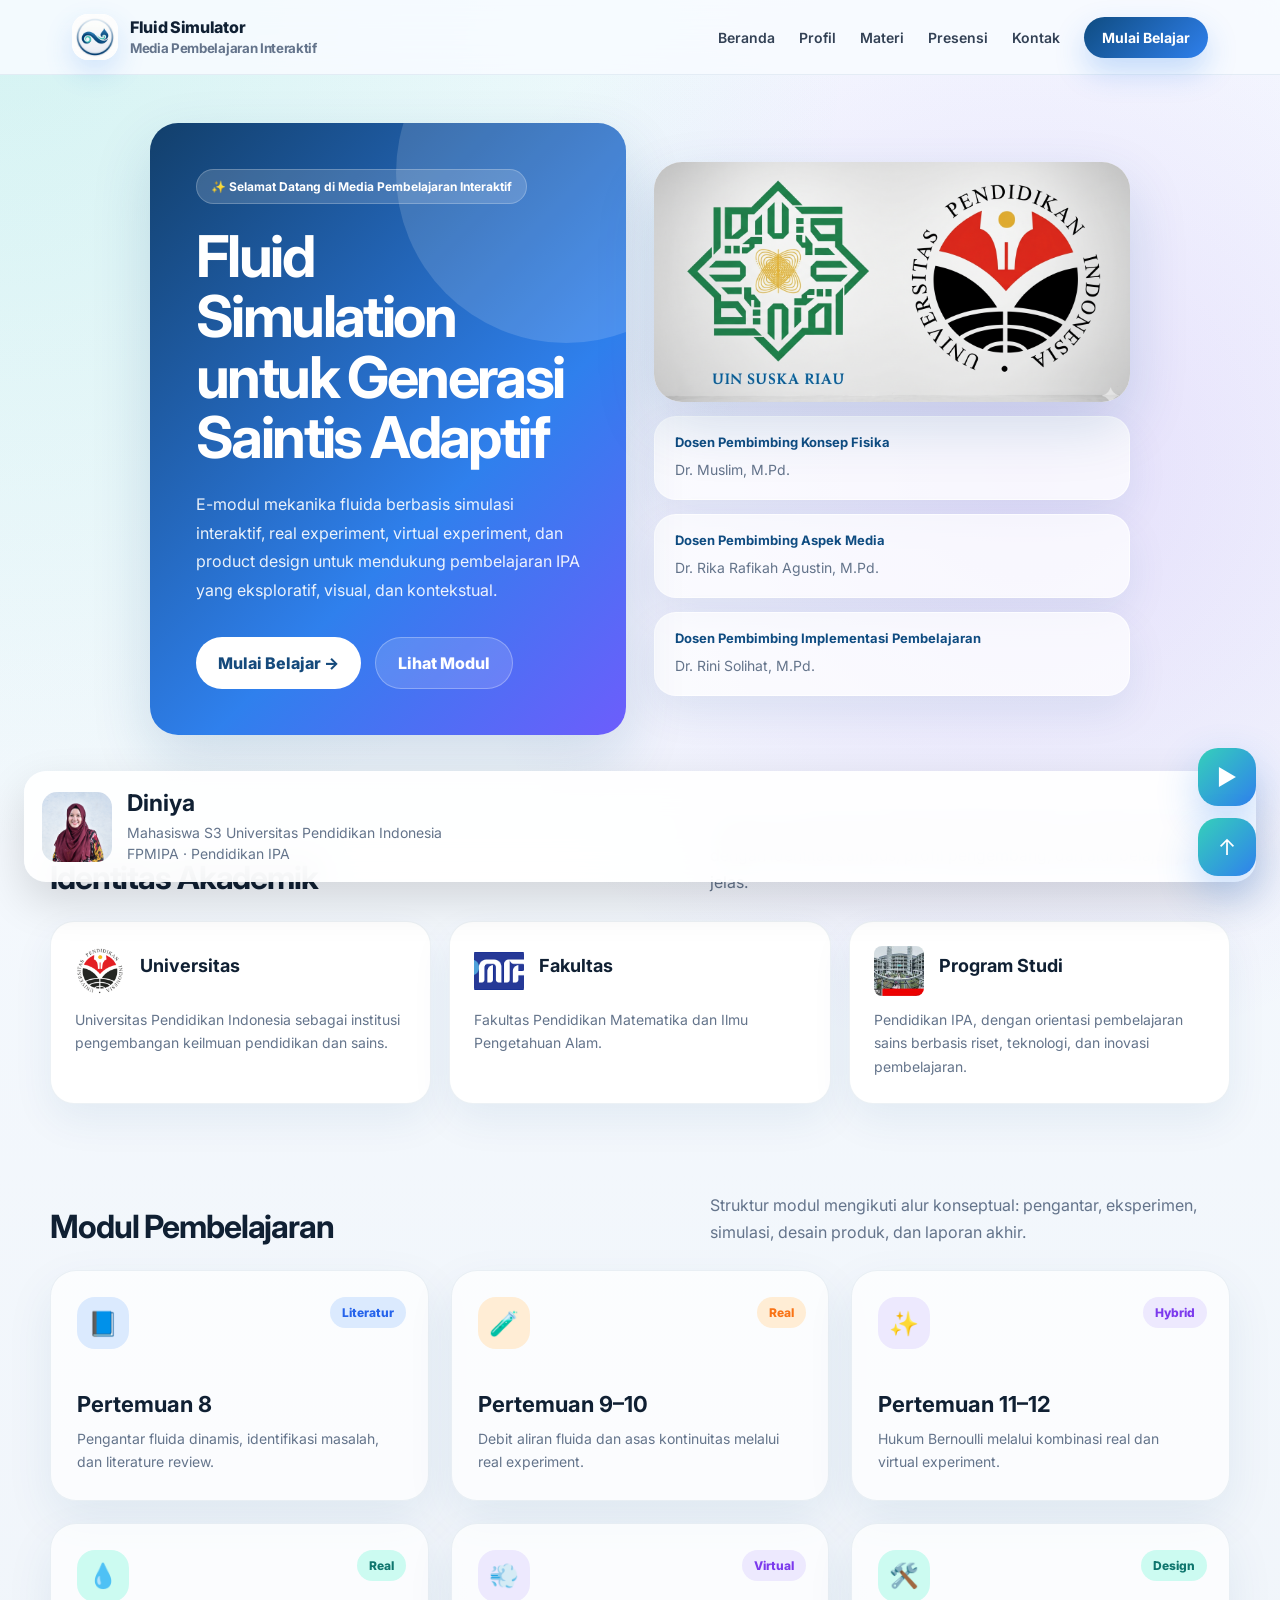
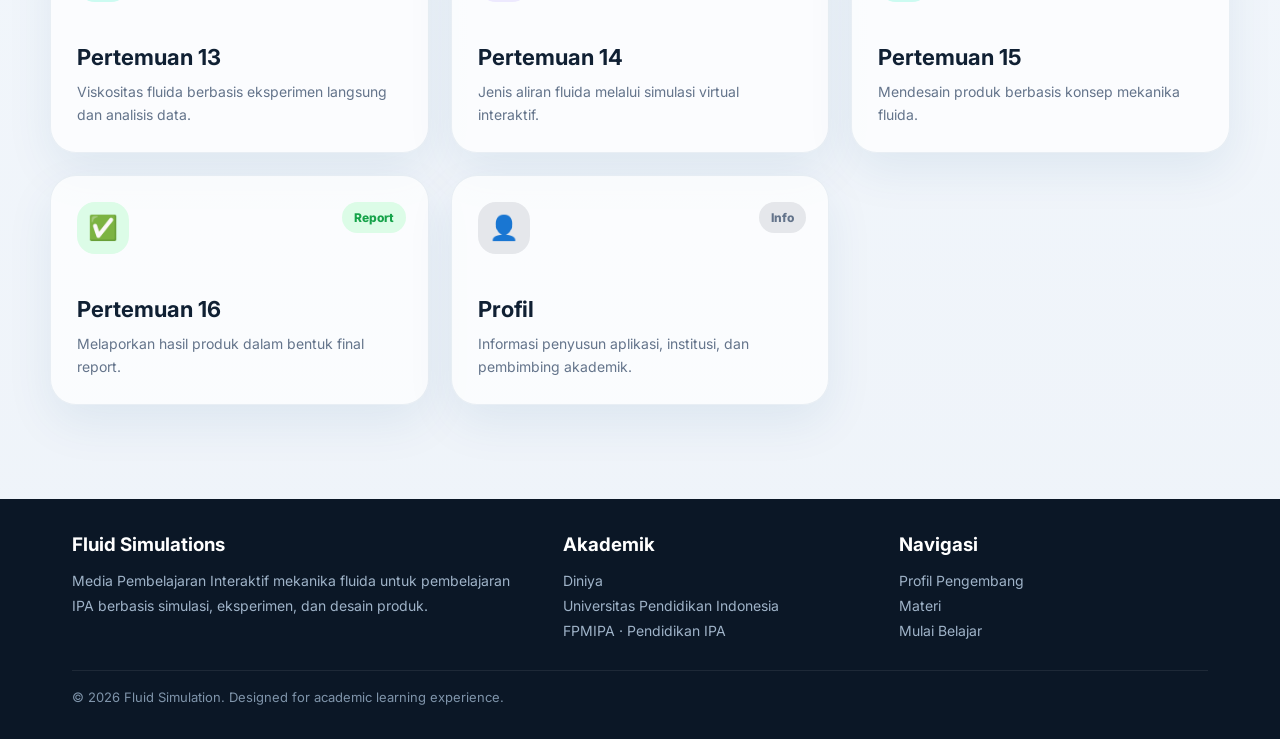
==== index.html @ f081276f "Update index.html" ====
<!DOCTYPE html>
<html lang="id">
<head>
  <meta charset="UTF-8" />
  <meta name="viewport" content="width=device-width, initial-scale=1.0" />
  <title>MEKAFLUID | E-Modul Dinia</title>
  <link rel="preconnect" href="https://fonts.googleapis.com">
  <link rel="preconnect" href="https://fonts.gstatic.com" crossorigin>
  <link href="https://fonts.googleapis.com/css2?family=Inter:wght@400;500;600;700;800&display=swap" rel="stylesheet">
  <link rel="icon" type="image/png" href="image/favicon.png">
  <link rel="stylesheet" href="styles.css">
</head>
<body>
  <div class="preloader" id="preloader">
    <div class="flash-card">
      <h1>Selamat Datang<br>Mahasiswa Terbaik UIN SUSKA RIAU</h1>
      <p>Fluid Simulations siap menemani eksplorasi mekanika fluida secara interaktif.</p>
      <div class="spinner"></div>
    </div>
  </div>

  <nav class="nav">
  <div class="nav-inner">

    <a class="brand" href="#home">
      <div class="brand-logo">
        <img src="image/favicon.png" width="50">
      </div>

      <div>
        <div>Fluid Simulator</div>
        <small style="color:#64748b;font-weight:700">
          Media Pembelajaran Interaktif
        </small>
      </div>
    </a>

    <!-- hamburger -->
    <div class="menu-toggle" onclick="toggleMenu()">
      ☰
    </div>

    <!-- menu -->
    <div class="nav-links" id="navLinks">
      <a href="#home">Beranda</a>
      <a href="#profil">Profil</a>

      <a href="https://classroom.google.com/c/ODU5Mjc1MDgzMjUy/m/ODU0ODkzNjAwODQ1/details">
        Materi
      </a>

      <a href="https://forms.gle/qzuZvuLws2bkQ5Au5">
        Presensi
      </a>

      <a href="#kontak">Kontak</a>

      <a class="nav-cta"
         href="https://gardumedia.com/fluidsim_rev3/">
         Mulai Belajar
      </a>
    </div>

  </div>
</nav>
  <main id="home">
    <section class="hero container">
      <div class="hero-grid">
        <div class="hero-card">
          <span class="badge">✨ Selamat Datang di Media Pembelajaran Interaktif</span>
          <h1>Fluid Simulation untuk Generasi Saintis Adaptif</h1>
          <p>E-modul mekanika fluida berbasis simulasi interaktif, real experiment, virtual experiment, dan product design untuk mendukung pembelajaran IPA yang eksploratif, visual, dan kontekstual.</p>
          <div class="hero-actions">
            <a class="btn btn-primary" href="https://gardumedia.com/fluidsim_rev3/">Mulai Belajar →</a>
            <a class="btn btn-secondary" href="#modul">Lihat Modul</a>
          </div>
        </div>

        <aside class="profile-panel" id="profil">
          <div class="photo-card"> <img src="image/logo kampus.png" alt="logo kampus">
          </div>
           <div class="person-card">
              <div class="person-row">
                <div class="avatar"> <img src="image/PROFILE.jpeg" width="65px" height="65px" border-radius="15px" alt="profile"> </div>
                <div>
                  <h3>Diniya</h3>
                  <p>Mahasiswa S3 Universitas Pendidikan Indonesia<br>FPMIPA · Pendidikan IPA</p>
                </div>
              </div>
            </div>
          <div class="meta-card">
            <strong>Dosen Pembimbing Konsep Fisika</strong>
            <span>Dr. Muslim, M.Pd.</span></div>
          <div class="meta-card">
            <strong>Dosen Pembimbing Aspek Media </strong>
            <span>Dr. Rika Rafikah Agustin, M.Pd.</span></div>
          <div class="meta-card">
            <strong>Dosen Pembimbing Implementasi Pembelajaran</strong>
            <span>Dr. Rini Solihat, M.Pd.</span>
          </div>
        </aside>
      </div>
    </section>

    <section class="section container" id="kampus">
      <div class="section-title">
        <div>
          <h2>Identitas Akademik</h2>
        </div>
        <p>Halaman ini dirancang sebagai gerbang utama e-modul profesional dengan identitas kampus, profil pengembang, dan alur belajar yang jelas.</p>
      </div>
      <div class="campus-strip">
        <div class="info-box">
          <div class="box-header">
            <img src="image/logo upi.png" width="50" height="50" alt="logo upi">
            <h3>Universitas</h3>
          </div>
        <p>Universitas Pendidikan Indonesia sebagai institusi pengembangan keilmuan pendidikan dan sains.</p>
      </div>
      <div class="info-box">
        <div class="box-header">
          <img src="image/logo mipa.png" width="50" height="50" alt="logo mipa">
          <h3>Fakultas</h3>
        </div>
        <p>Fakultas Pendidikan Matematika dan Ilmu Pengetahuan Alam.</p>
      </div>
      <div class="info-box">
        <div class="box-header">
          <img src="image/logo jurusan.jpg" width="50" height="50" alt="foto jurusan">
          <h3>Program Studi</h3>
        </div>
        <p>Pendidikan IPA, dengan orientasi pembelajaran sains berbasis riset, teknologi, dan inovasi pembelajaran.</p>
      </div>
    </div>
  </section>

    <section class="section container" id="modul">
      <div class="section-title">
        <div>
          <h2>Modul Pembelajaran</h2>
        </div>
        <p>Struktur modul mengikuti alur konseptual: pengantar, eksperimen, simulasi, desain produk, dan laporan akhir.</p>
      </div>

      <div class="modules">
        <div class="module"><a href="https://gardumedia.com/fluidsim_rev3/#/meeting-8" target="_blank">
          <span class="tag blue">Literatur</span>
          <div class="module-icon blue">📘</div>
          <h3>Pertemuan 8</h3>
          <p>Pengantar fluida dinamis, identifikasi masalah, dan literature review.</p>
        </a></div>
        <div class="module"><a href="https://gardumedia.com/fluidsim_rev3/#/meeting-9-10" target="_blank">
          <span class="tag orange">Real</span>
          <div class="module-icon orange">🧪</div>
          <h3>Pertemuan 9–10</h3>
          <p>Debit aliran fluida dan asas kontinuitas melalui real experiment.</p>
        </a></div>
        <div class="module"><a href="https://gardumedia.com/fluidsim_rev3/#/meeting-11-12" target="_blank">
          <span class="tag purple">Hybrid</span>
          <div class="module-icon purple">✨</div>
          <h3>Pertemuan 11–12</h3>
          <p>Hukum Bernoulli melalui kombinasi real dan virtual experiment.</p>
        </a></div>
        <div class="module"><a href="https://gardumedia.com/fluidsim_rev3/#/meeting-13" target="_blank">
          <span class="tag teal">Real</span>
          <div class="module-icon teal">💧</div>
          <h3>Pertemuan 13</h3>
          <p>Viskositas fluida berbasis eksperimen langsung dan analisis data.</p>
        </a></div>
        <div class="module"><a href="https://gardumedia.com/fluidsim_rev3/#/meeting-14" target="_blank">
          <span class="tag purple">Virtual</span>
          <div class="module-icon purple">💨</div>
          <h3>Pertemuan 14</h3>
          <p>Jenis aliran fluida melalui simulasi virtual interaktif.</p>
        </a></div>
        <div class="module"><a href="https://gardumedia.com/fluidsim_rev3/#/meeting-15" target="_blank">
          <span class="tag teal">Design</span>
          <div class="module-icon teal">🛠️</div>
          <h3>Pertemuan 15</h3>
          <p>Mendesain produk berbasis konsep mekanika fluida.</p>
        </a></div>
        <div class="module"><a href="https://gardumedia.com/fluidsim_rev3/#/meeting-16" target="_blank">
          <span class="tag green">Report</span>
          <div class="module-icon green">✅</div>
          <h3>Pertemuan 16</h3>
          <p>Melaporkan hasil produk dalam bentuk final report.</p>
        </a></div>
        <div class="module"><a href="profile.html">
          <span class="tag gray">Info</span>
          <div class="module-icon gray">👤</div>
          <h3>Profil</h3>
          <p>Informasi penyusun aplikasi, institusi, dan pembimbing akademik.</p>
        </a></div>
      </div>
    </section>
  </main>

  <div class="floating">
    <a class="float-btn" title="Mulai Belajar" href="https://gardumedia.com/fluidsim_rev3/" target="_blank">▶</a>
    <a class="float-btn" title="Kembali ke Atas" href="#home">↑</a>
  </div>

  <footer id="kontak">
    <div class="container">
      <div class="footer-grid">
        <div>
          <h3>Fluid Simulations</h3>
          <p>Media Pembelajaran Interaktif mekanika fluida untuk pembelajaran IPA berbasis simulasi, eksperimen, dan desain produk.</p>
        </div>
        <div>
          <h3>Akademik</h3>
          <p>Diniya</p>
          <p>Universitas Pendidikan Indonesia</p>
          <p>FPMIPA · Pendidikan IPA</p>
        </div>
        <div>
          <h3>Navigasi</h3>
          <a href="#profil">Profil Pengembang</a>
          <a href="https://classroom.google.com/c/ODU5Mjc1MDgzMjUy/m/ODU0ODkzNjAwODQ1/details">Materi</a>
          <a href="https://gardumedia.com/fluidsim_rev3/" target="_blank">Mulai Belajar</a>
        </div>
      </div>
      <div class="copyright">© 2026 Fluid Simulation. Designed for academic learning experience.</div>
    </div>
  </footer>
  <script src="script.js"></script>
  <script>
function toggleMenu() {
    document
        .getElementById("navLinks")
        .classList.toggle("active");
}
</script>
</body>
</html>
---- styles.css ----
:root{
  --primary:#0f4c81;
  --secondary:#2f80ed;
  --accent:#35d0ba;
  --purple:#7c3aed;
  --dark:#102033;
  --muted:#64748b;
  --soft:#f4f7fb;
  --white:#ffffff;
  --glass:rgba(255,255,255,.72);
  --shadow:0 24px 60px rgba(15,76,129,.16);
  --radius:28px;
}

*{
  box-sizing:border-box;
  margin:0;
  padding:0;
}

html{
  scroll-behavior:smooth;
}

body{
  font-family:'Inter',system-ui,-apple-system,BlinkMacSystemFont,sans-serif;
  background:
    radial-gradient(circle at top left, rgba(53,208,186,.18), transparent 32%),
    radial-gradient(circle at 80% 20%, rgba(124,58,237,.14), transparent 28%),
    linear-gradient(180deg,#f7fbff 0%,#eef3f9 100%);
  color:var(--dark);
  min-height:100vh;
  overflow-x:hidden;
}

a{
  text-decoration:none;
  color:inherit;
}

/* PRELOADER */

.preloader{
  position:fixed;
  inset:0;
  z-index:9999;
  display:grid;
  place-items:center;
  background:linear-gradient(135deg,#0f4c81,#2563eb 50%,#7c3aed);
  color:#fff;
  transition:opacity .7s ease,visibility .7s ease;
}

.preloader.hide{
  opacity:0;
  visibility:hidden;
}

.flash-card{
  width:min(92%,620px);
  padding:38px;
  border-radius:34px;
  background:rgba(255,255,255,.14);
  border:1px solid rgba(255,255,255,.28);
  backdrop-filter:blur(20px);
  text-align:center;
  box-shadow:0 30px 90px rgba(0,0,0,.22);
  animation:pop .75s ease both;
}

.flash-card h1{
  font-size:clamp(28px,5vw,52px);
  line-height:1.05;
  margin-bottom:14px;
}

.flash-card p{
  font-size:18px;
  opacity:.92;
}

.spinner{
  width:48px;
  height:48px;
  margin:24px auto 0;
  border:4px solid rgba(255,255,255,.28);
  border-top-color:#fff;
  border-radius:50%;
  animation:spin 1s linear infinite;
}

@keyframes spin{
  to{transform:rotate(360deg)}
}

@keyframes pop{
  from{
    transform:translateY(30px) scale(.96);
    opacity:0;
  }
  to{
    transform:translateY(0) scale(1);
    opacity:1;
  }
}

/* NAVBAR */

.nav{
  position:sticky;
  top:0;
  z-index:1000;
  background:rgba(247,251,255,.88);
  backdrop-filter:blur(18px);
  border-bottom:1px solid rgba(15,76,129,.08);
}

.nav-inner{
  max-width:1180px;
  margin:auto;
  padding:14px 22px;
  display:flex;
  align-items:center;
  justify-content:space-between;
  gap:20px;
  position:relative;
}

.brand{
  display:flex;
  align-items:center;
  gap:12px;
  font-weight:800;
  letter-spacing:-.02em;
}

.brand-logo{
  width:46px;
  height:46px;
  border-radius:16px;
  display:grid;
  place-items:center;
  overflow:hidden;
  background:#fff;
  box-shadow:0 12px 28px rgba(47,128,237,.18);
}

.brand-logo img{
  width:100%;
  height:100%;
  object-fit:contain;
}

.nav-links{
  display:flex;
  align-items:center;
  gap:24px;
  color:#334155;
  font-weight:600;
  font-size:14px;
}

.nav-links a{
  transition:.25s ease;
}

.nav-links a:hover{
  color:var(--secondary);
}

.nav-cta{
  padding:12px 18px;
  border-radius:999px;
  background:linear-gradient(135deg,var(--primary),var(--secondary));
  color:#fff !important;
  font-weight:700;
  box-shadow:0 14px 30px rgba(47,128,237,.26);
}

.menu-toggle{
  display:none;
  font-size:30px;
  cursor:pointer;
  color:#0f172a;
  user-select:none;
}

/* LAYOUT */

.container{
  max-width:1180px;
  margin:auto;
  padding:0 22px;
}

/* HERO */

.hero{
  padding:48px 0 36px;
}

.hero-grid{
  display:grid;
  grid-template-columns:1fr 1fr;
  gap:28px;
  align-items:center;
  max-width:980px;
  margin:0 auto;
}

.hero-card{
  position:relative;
  overflow:hidden;
  border-radius:var(--radius);
  min-height:430px;
  padding:46px;
  display:flex;
  flex-direction:column;
  justify-content:center;
  background:linear-gradient(135deg,#123f6b 0%,#2f80ed 62%,#6d5dfc 100%);
  color:white;
  box-shadow:var(--shadow);
}

.hero-card:before{
  content:"";
  position:absolute;
  right:-110px;
  top:-120px;
  width:340px;
  height:340px;
  border-radius:50%;
  background:rgba(255,255,255,.14);
}

.badge{
  display:inline-flex;
  align-items:center;
  gap:8px;
  width:max-content;
  max-width:100%;
  padding:9px 14px;
  border-radius:999px;
  background:rgba(255,255,255,.16);
  border:1px solid rgba(255,255,255,.22);
  font-size:12px;
  font-weight:700;
  margin-bottom:22px;
  position:relative;
  z-index:1;
}

.hero h1{
  font-size:clamp(36px,4.5vw,58px);
  line-height:1.05;
  letter-spacing:-.045em;
  margin-bottom:22px;
  position:relative;
  z-index:1;
}

.hero p{
  font-size:16px;
  line-height:1.8;
  max-width:650px;
  color:rgba(255,255,255,.9);
  position:relative;
  z-index:1;
}

.hero-actions{
  display:flex;
  flex-wrap:wrap;
  gap:14px;
  margin-top:32px;
  position:relative;
  z-index:1;
}

.btn{
  border:0;
  cursor:pointer;
  border-radius:999px;
  padding:15px 22px;
  font-weight:800;
  display:inline-flex;
  align-items:center;
  gap:10px;
  transition:.25s ease;
}

.btn-primary{
  background:#fff;
  color:#154a7c;
}

.btn-secondary{
  background:rgba(255,255,255,.14);
  color:#fff;
  border:1px solid rgba(255,255,255,.28);
}

.btn:hover{
  transform:translateY(-3px);
}

/* PROFILE PANEL */

.profile-panel{
  min-height:430px;
  display:flex;
  flex-direction:column;
  justify-content:center;
  gap:14px;
}

.photo-card{
  min-height:240px;
  border-radius:var(--radius);
  position:relative;
  overflow:hidden;
  background:#fff;
  box-shadow:var(--shadow);
}

.photo-card > img{
  width:100%;
  height:240px;
  object-fit:cover;
  display:block;
}

.person-card{
  position:absolute;
  left:24px;
  right:24px;
  bottom:18px;
  padding:18px;
  border-radius:22px;
  background:rgba(255,255,255,.92);
  backdrop-filter:blur(18px);
  box-shadow:0 18px 45px rgba(0,0,0,.14);
}

.person-row{
  display:flex;
  align-items:center;
  gap:15px;
}

.avatar{
  width:70px;
  height:70px;
  border-radius:15px;
  overflow:hidden;
  flex-shrink:0;
  background:#e2e8f0;
}

.avatar img{
  width:100%;
  height:100%;
  object-fit:cover;
  display:block;
}

.person-card h3{
  font-size:23px;
  margin-bottom:5px;
}

.person-card p{
  font-size:14px;
  color:var(--muted);
  line-height:1.5;
}

.meta-card{
  background:var(--glass);
  border:1px solid rgba(255,255,255,.7);
  border-radius:22px;
  padding:17px 20px;
  box-shadow:0 16px 42px rgba(15,76,129,.08);
}

.meta-card strong{
  display:block;
  font-size:13px;
  color:var(--primary);
  margin-bottom:8px;
}

.meta-card span{
  color:var(--muted);
  line-height:1.7;
  font-size:14px;
}

/* SECTION */

.section{
  padding:44px 0;
}

.section-title{
  display:flex;
  align-items:flex-end;
  justify-content:space-between;
  gap:20px;
  margin-bottom:24px;
}

.section-title h2{
  font-size:32px;
  letter-spacing:-.035em;
}

.section-title p{
  max-width:520px;
  color:var(--muted);
  line-height:1.7;
}

/* MODULE */

.modules{
  display:grid;
  grid-template-columns:repeat(3,1fr);
  gap:22px;
}

.module{
  position:relative;
  min-height:210px;
  border-radius:26px;
  padding:26px;
  background:rgba(255,255,255,.7);
  border:1px solid rgba(15,76,129,.08);
  box-shadow:0 18px 48px rgba(15,76,129,.08);
  transition:.25s ease;
  overflow:hidden;
}

.module a{
  display:block;
  height:100%;
}

.module:hover{
  transform:translateY(-7px);
  box-shadow:0 28px 70px rgba(15,76,129,.15);
}

.module-icon{
  width:52px;
  height:52px;
  border-radius:18px;
  display:grid;
  place-items:center;
  margin-bottom:42px;
  font-size:24px;
}

.module h3{
  font-size:22px;
  margin-bottom:10px;
}

.module p{
  color:var(--muted);
  line-height:1.65;
  font-size:14px;
}

.tag{
  position:absolute;
  right:22px;
  top:26px;
  padding:8px 12px;
  border-radius:999px;
  font-size:12px;
  font-weight:800;
}

.blue{
  background:#dbeafe;
  color:#2563eb;
}

.orange{
  background:#ffedd5;
  color:#f97316;
}

.purple{
  background:#ede9fe;
  color:#7c3aed;
}

.teal{
  background:#ccfbf1;
  color:#0f766e;
}

.green{
  background:#dcfce7;
  color:#16a34a;
}

.gray{
  background:#e5e7eb;
  color:#64748b;
}

/* CAMPUS */

.campus-strip{
  display:grid;
  grid-template-columns:1fr 1fr 1fr;
  gap:18px;
}

.info-box{
  padding:24px;
  border-radius:24px;
  background:#fff;
  border:1px solid rgba(15,76,129,.08);
  box-shadow:0 16px 42px rgba(15,76,129,.07);
}

.info-box h3{
  font-size:18px;
  margin-bottom:10px;
}

.info-box p{
  color:var(--muted);
  line-height:1.7;
  font-size:14px;
}

.box-header{
  display:flex;
  align-items:center;
  gap:15px;
  margin-bottom:12px;
}

.box-header img{
  border-radius:8px;
  object-fit:cover;
}

/* FLOATING BUTTON */

.floating{
  position:fixed;
  right:24px;
  bottom:24px;
  z-index:999;
  display:flex;
  flex-direction:column;
  gap:12px;
}

.float-btn{
  width:58px;
  height:58px;
  border-radius:20px;
  border:0;
  cursor:pointer;
  background:linear-gradient(135deg,var(--accent),var(--secondary));
  color:#fff;
  font-size:22px;
  box-shadow:0 16px 40px rgba(47,128,237,.3);
  display:grid;
  place-items:center;
  transition:.25s ease;
}

.float-btn:hover{
  transform:translateY(-4px) scale(1.03);
}

/* PROFILE PAGE */

.profile-container{
  max-width:1200px;
  margin:80px auto;
  padding:0 24px;
  box-sizing:border-box;
  font-family:'Inter',sans-serif;
}

.premium-card{
  width:100%;
  max-width:550px;
  background:#ffffff;
  border-radius:20px;
  padding:32px;
  border:1px solid rgba(15,76,129,0.06);
  box-shadow:0 10px 30px rgba(15,76,129,0.03);
  display:flex;
  flex-direction:column;
  box-sizing:border-box;
  transition:all .4s cubic-bezier(.165,.84,.44,1);
  position:relative;
  overflow:hidden;
}

.premium-card:hover{
  transform:translateY(-8px);
  box-shadow:0 20px 40px rgba(15,76,129,.08);
  border-color:rgba(15,76,129,.15);
}

.premium-card::before{
  content:'';
  position:absolute;
  top:0;
  left:0;
  width:4px;
  height:100%;
  background:#0f4c81;
  transform:scaleY(0);
  transition:transform .3s ease;
}

.premium-card:hover::before{
  transform:scaleY(1);
}

.card-header{
  display:flex;
  align-items:center;
  gap:20px;
  margin-bottom:20px;
  padding-bottom:20px;
  border-bottom:1px dashed #e2e8f0;
}

.avatar-wrapper{
  width:70px;
  height:70px;
  border-radius:50%;
  background:linear-gradient(135deg,#e0f2fe,#bae6fd);
  display:flex;
  align-items:center;
  justify-content:center;
  flex-shrink:0;
  box-shadow:inset 0 2px 4px rgba(0,0,0,.05);
  overflow:hidden;
  transition:transform .3s ease;
}

.premium-card:hover .avatar-wrapper{
  transform:scale(1.08) rotate(5deg);
}

.avatar-text{
  font-size:22px;
  font-weight:700;
  color:#0f4c81;
}

.avatar-wrapper img{
  width:100%;
  height:100%;
  object-fit:cover;
}

.meta-info{
  flex-grow:1;
}

.dev-name{
  font-size:20px;
  color:#1e293b;
  margin:0 0 6px 0;
  font-weight:600;
}

.badge.developer{
  background-color:#e0f2fe;
  color:#0369a1;
}

.badge.pembimbing{
  background-color:#f0fdf4;
  color:#166534;
}

.institution{
  font-size:13px;
  color:#64748b;
  margin:0;
  line-height:1.4;
}

.card-body p{
  font-size:14px;
  color:#475569;
  line-height:1.8;
  text-align:justify;
  margin:0;
}

/* SWIPER */

.swiper.mySwiper{
  width:100%;
  padding-bottom:60px;
  position:relative;
}

.swiper-slide{
  display:flex;
  justify-content:center;
  height:auto;
}

.swiper-button-next,
.swiper-button-prev{
  color:var(--primary) !important;
  transform:scale(.7);
}

.swiper-button-next{
  right:-10px !important;
}

.swiper-button-prev{
  left:-10px !important;
}

.swiper-pagination-bullet-active{
  background:var(--primary) !important;
}

/* FOOTER */

footer{
  margin-top:50px;
  padding:34px 0;
  background:#0b1726;
  color:#dbeafe;
}

.footer-grid{
  display:grid;
  grid-template-columns:1.2fr .8fr .8fr;
  gap:28px;
}

footer h3{
  margin-bottom:12px;
  color:#fff;
}

footer p,
footer a{
  color:#9fb3c8;
  line-height:1.8;
  font-size:14px;
  display:block;
}

.copyright{
  border-top:1px solid rgba(255,255,255,.08);
  margin-top:26px;
  padding-top:18px;
  color:#7f94aa;
  font-size:13px;
}

/* RESPONSIVE TABLET & HP */

@media(max-width:900px){

  .menu-toggle{
    display:block;
  }

  .nav-links{
    display:none;
    position:absolute;
    top:74px;
    left:22px;
    right:22px;
    width:auto;
    background:white;
    flex-direction:column;
    align-items:stretch;
    gap:0;
    padding:14px;
    border-radius:18px;
    box-shadow:0 18px 45px rgba(15,76,129,.16);
    z-index:999;
  }

  .nav-links.active{
    display:flex;
  }

  .nav-links a{
    padding:14px 12px;
    border-bottom:1px solid #eef2f7;
  }

  .nav-links a:last-child{
    border-bottom:none;
  }

  .nav-cta{
    margin-top:10px;
    text-align:center;
  }

  .hero-grid,
  .modules,
  .campus-strip,
  .footer-grid{
    grid-template-columns:1fr;
  }

  .hero-grid{
    max-width:100%;
  }

  .hero-card{
    min-height:auto;
    padding:36px;
  }

  .profile-panel{
    min-height:auto;
  }

  .photo-card{
    min-height:260px;
  }

  .photo-card > img{
    height:260px;
  }

  .section-title{
    flex-direction:column;
    align-items:flex-start;
  }

  .swiper-button-next,
  .swiper-button-prev{
    display:none !important;
  }
}

@media(max-width:520px){

  .container{
    padding:0 16px;
  }

  .nav-inner{
    padding:12px 16px;
  }

  .brand small{
    font-size:11px;
  }

  .hero{
    padding:32px 0 24px;
  }

  .hero-card{
    padding:28px;
    border-radius:24px;
  }

  .hero h1{
    font-size:clamp(32px,11vw,44px);
  }

  .hero p{
    font-size:15px;
  }

  .btn{
    width:100%;
    justify-content:center;
  }

  .person-card{
    left:14px;
    right:14px;
    bottom:14px;
    padding:14px;
  }

  .person-card h3{
    font-size:20px;
  }

  .person-card p{
    font-size:12px;
  }

  .avatar{
    width:58px;
    height:58px;
  }

  .floating{
    right:16px;
    bottom:16px;
  }

  .float-btn{
    width:50px;
    height:50px;
    border-radius:16px;
  }
}
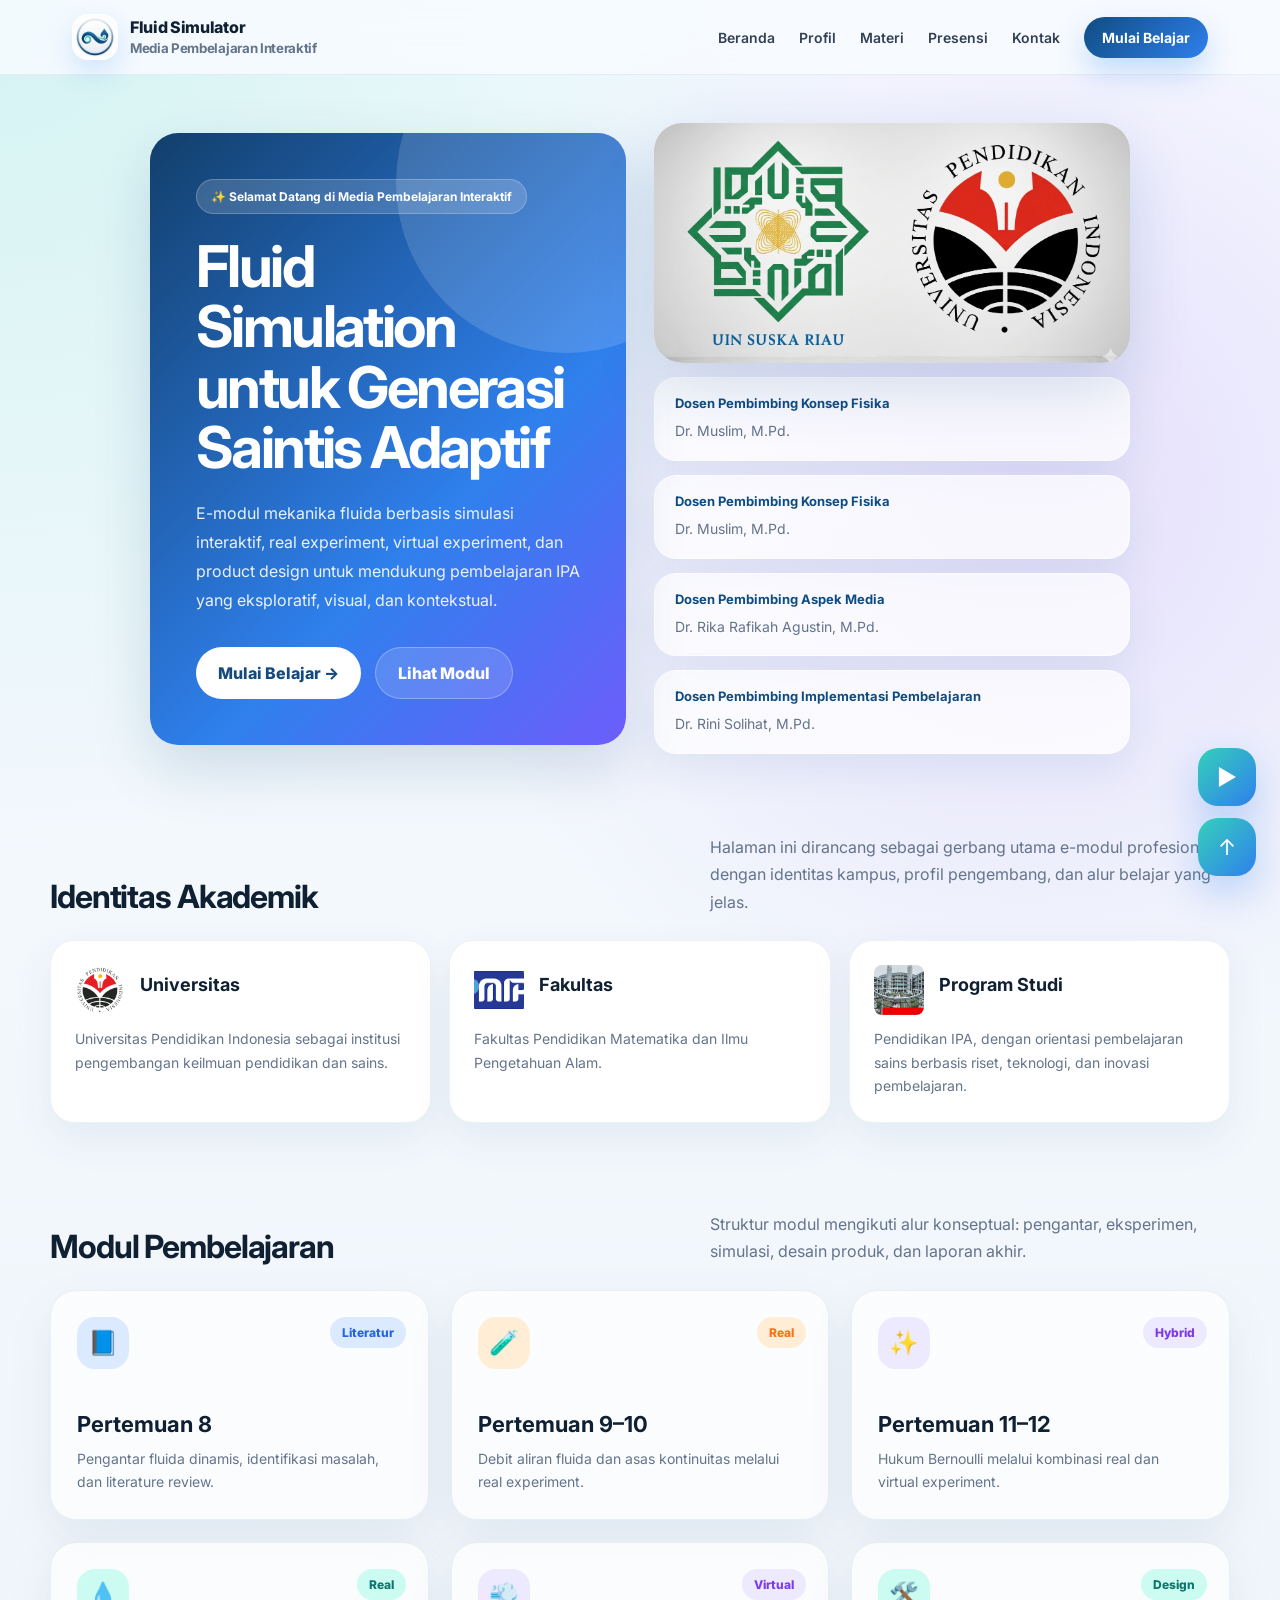
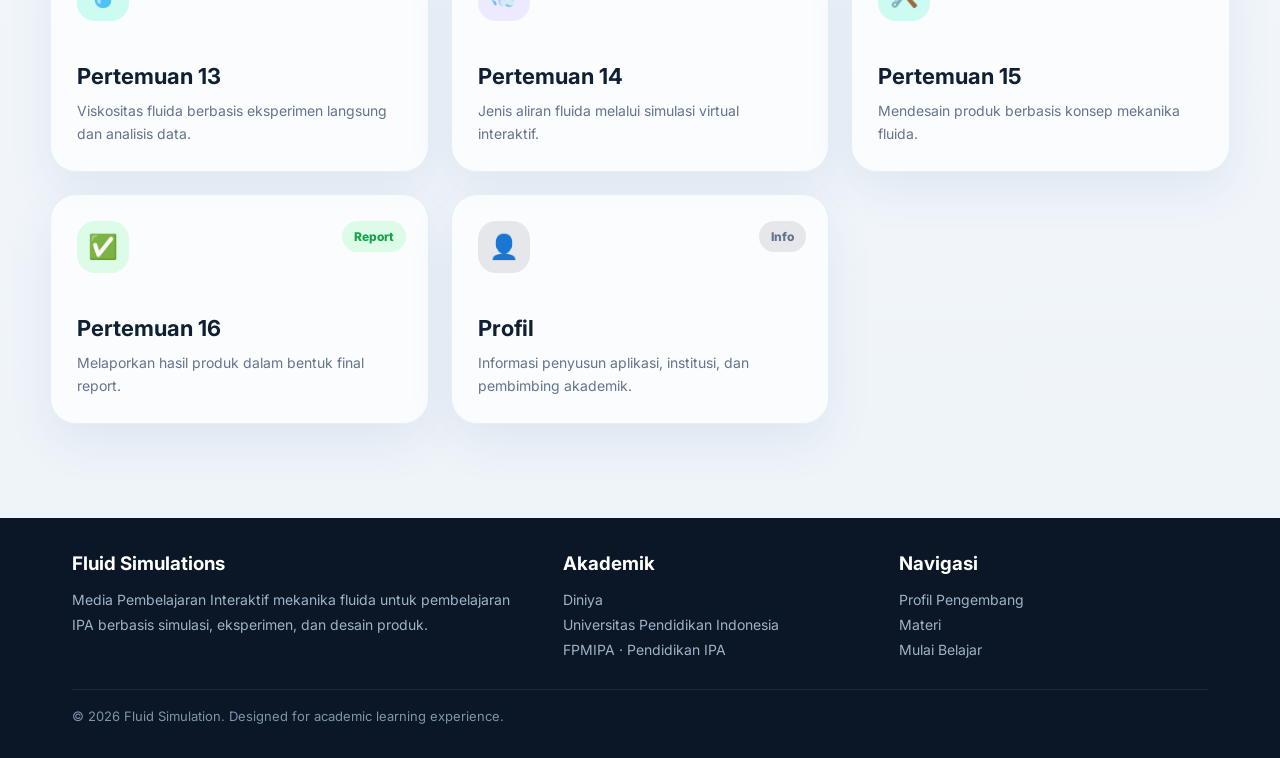
==== commit f63263e2: "Update index.html" ====
--- a/index.html
+++ b/index.html
@@ -79,15 +79,9 @@
         <aside class="profile-panel" id="profil">
           <div class="photo-card"> <img src="image/logo kampus.png" alt="logo kampus">
           </div>
-           <div class="person-card">
-              <div class="person-row">
-                <div class="avatar"> <img src="image/PROFILE.jpeg" width="65px" height="65px" border-radius="15px" alt="profile"> </div>
-                <div>
-                  <h3>Diniya</h3>
-                  <p>Mahasiswa S3 Universitas Pendidikan Indonesia<br>FPMIPA · Pendidikan IPA</p>
-                </div>
-              </div>
-            </div>
+          <div class="meta-card">
+            <strong>Dosen Pembimbing Konsep Fisika</strong>
+            <span>Dr. Muslim, M.Pd.</span></div>
           <div class="meta-card">
             <strong>Dosen Pembimbing Konsep Fisika</strong>
             <span>Dr. Muslim, M.Pd.</span></div>
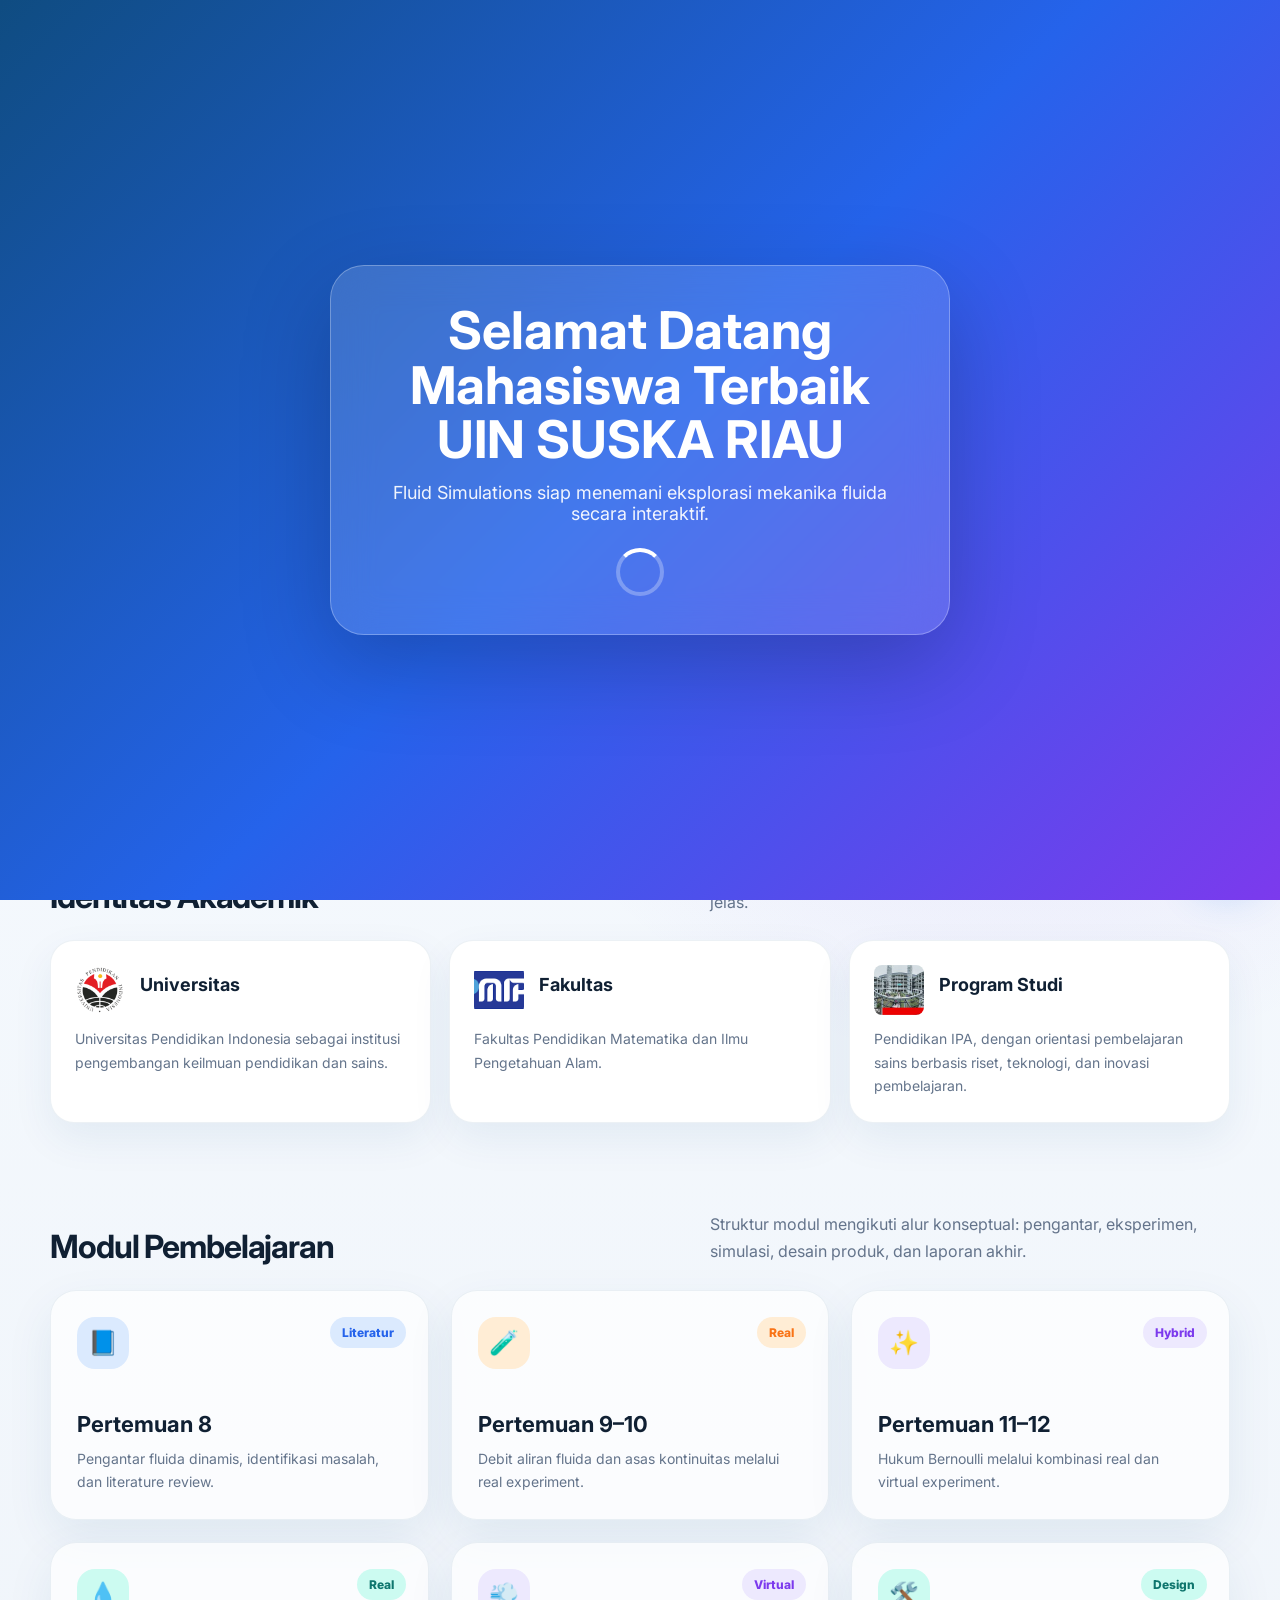
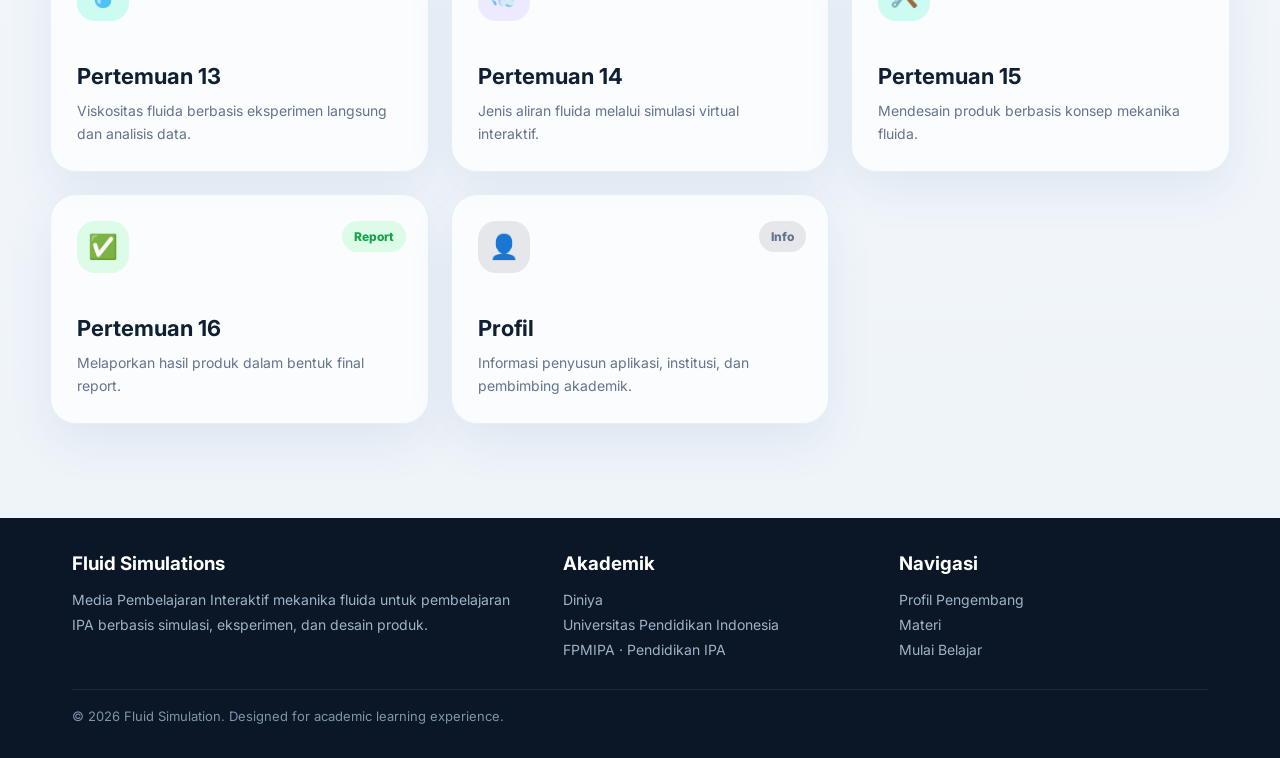
==== commit a04c1588: "Update index.html" ====
--- a/index.html
+++ b/index.html
@@ -80,16 +80,20 @@
           <div class="photo-card"> <img src="image/logo kampus.png" alt="logo kampus">
           </div>
           <div class="meta-card">
+            <strong>Mahasiswa S3 FMIPA UPI</strong>
+            <img scr="image/PROFILE.jpeg" alt="foto bu diniya">
+            <span>Diniya</span></div>
+          <div class="meta-card">
             <strong>Dosen Pembimbing Konsep Fisika</strong>
+            <img alt="foto pak muslim">
             <span>Dr. Muslim, M.Pd.</span></div>
           <div class="meta-card">
-            <strong>Dosen Pembimbing Konsep Fisika</strong>
-            <span>Dr. Muslim, M.Pd.</span></div>
-          <div class="meta-card">
             <strong>Dosen Pembimbing Aspek Media </strong>
+            <img alt="foto buk rika">
             <span>Dr. Rika Rafikah Agustin, M.Pd.</span></div>
           <div class="meta-card">
             <strong>Dosen Pembimbing Implementasi Pembelajaran</strong>
+            <img alt="foto bu rini">
             <span>Dr. Rini Solihat, M.Pd.</span>
           </div>
         </aside>
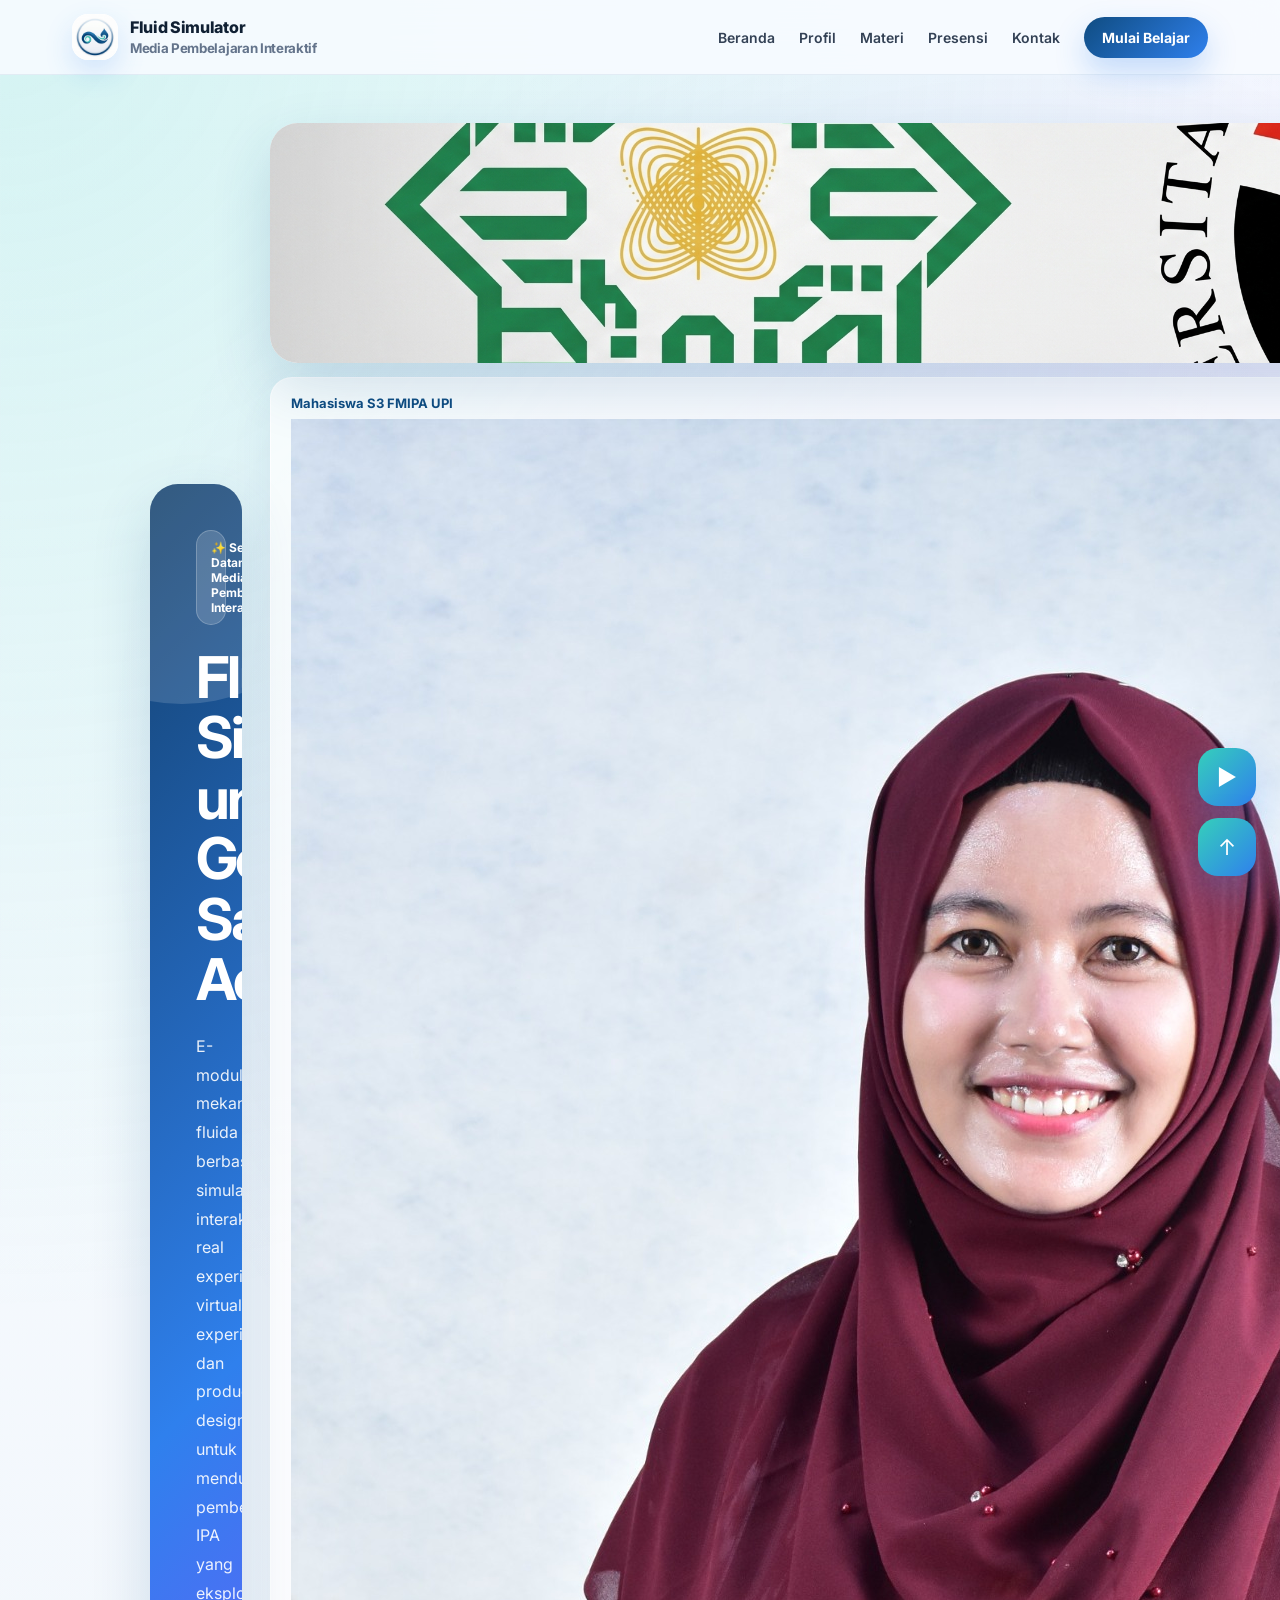
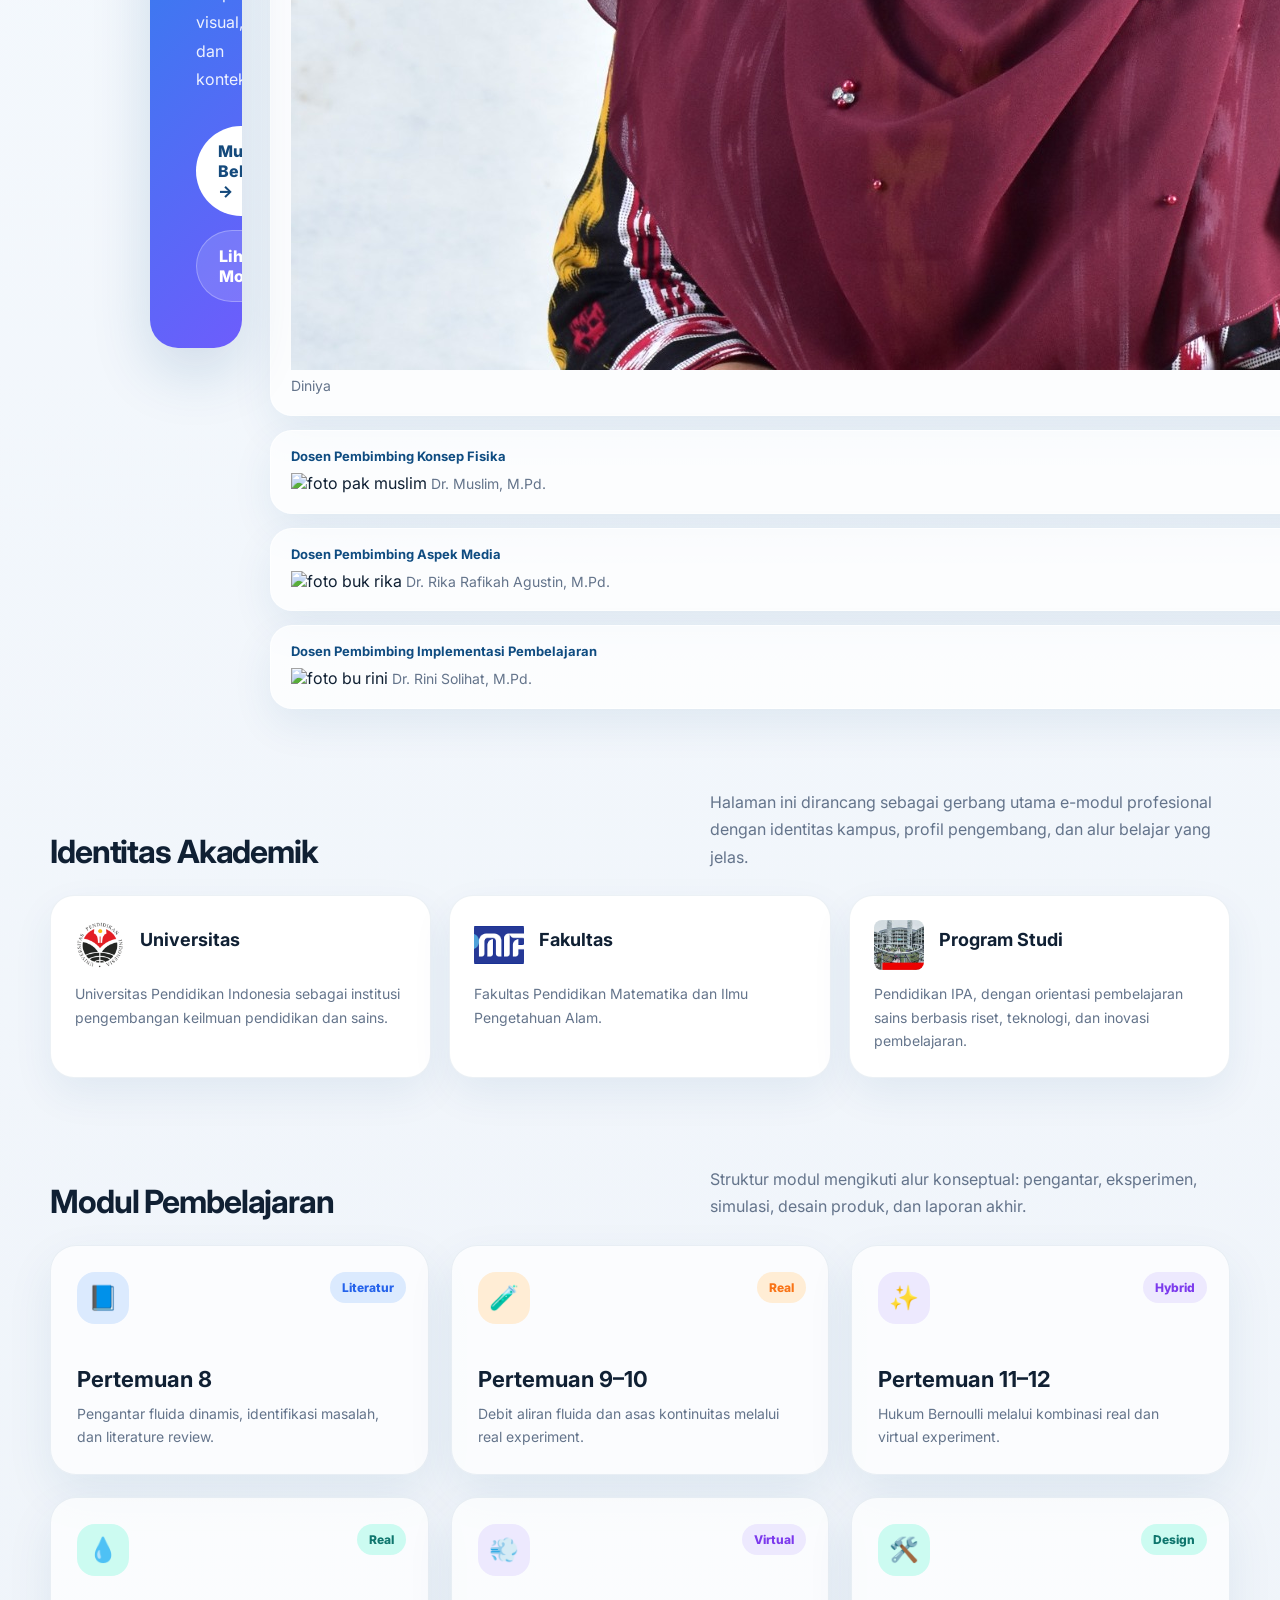
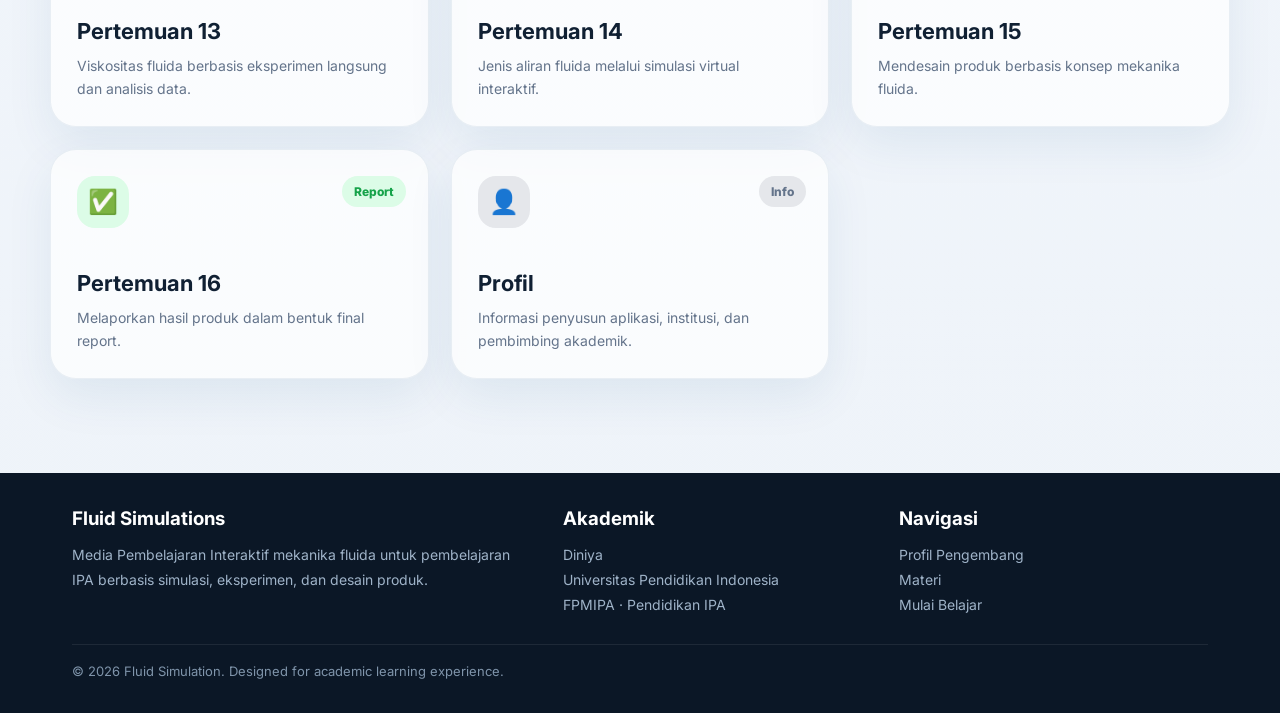
==== commit ddcdc03c: "Fix typo in img tag src attribute" ====
--- a/index.html
+++ b/index.html
@@ -81,7 +81,7 @@
           </div>
           <div class="meta-card">
             <strong>Mahasiswa S3 FMIPA UPI</strong>
-            <img scr="image/PROFILE.jpeg" alt="foto bu diniya">
+            <img src="image/PROFILE.jpeg" alt="foto bu diniya">
             <span>Diniya</span></div>
           <div class="meta-card">
             <strong>Dosen Pembimbing Konsep Fisika</strong>
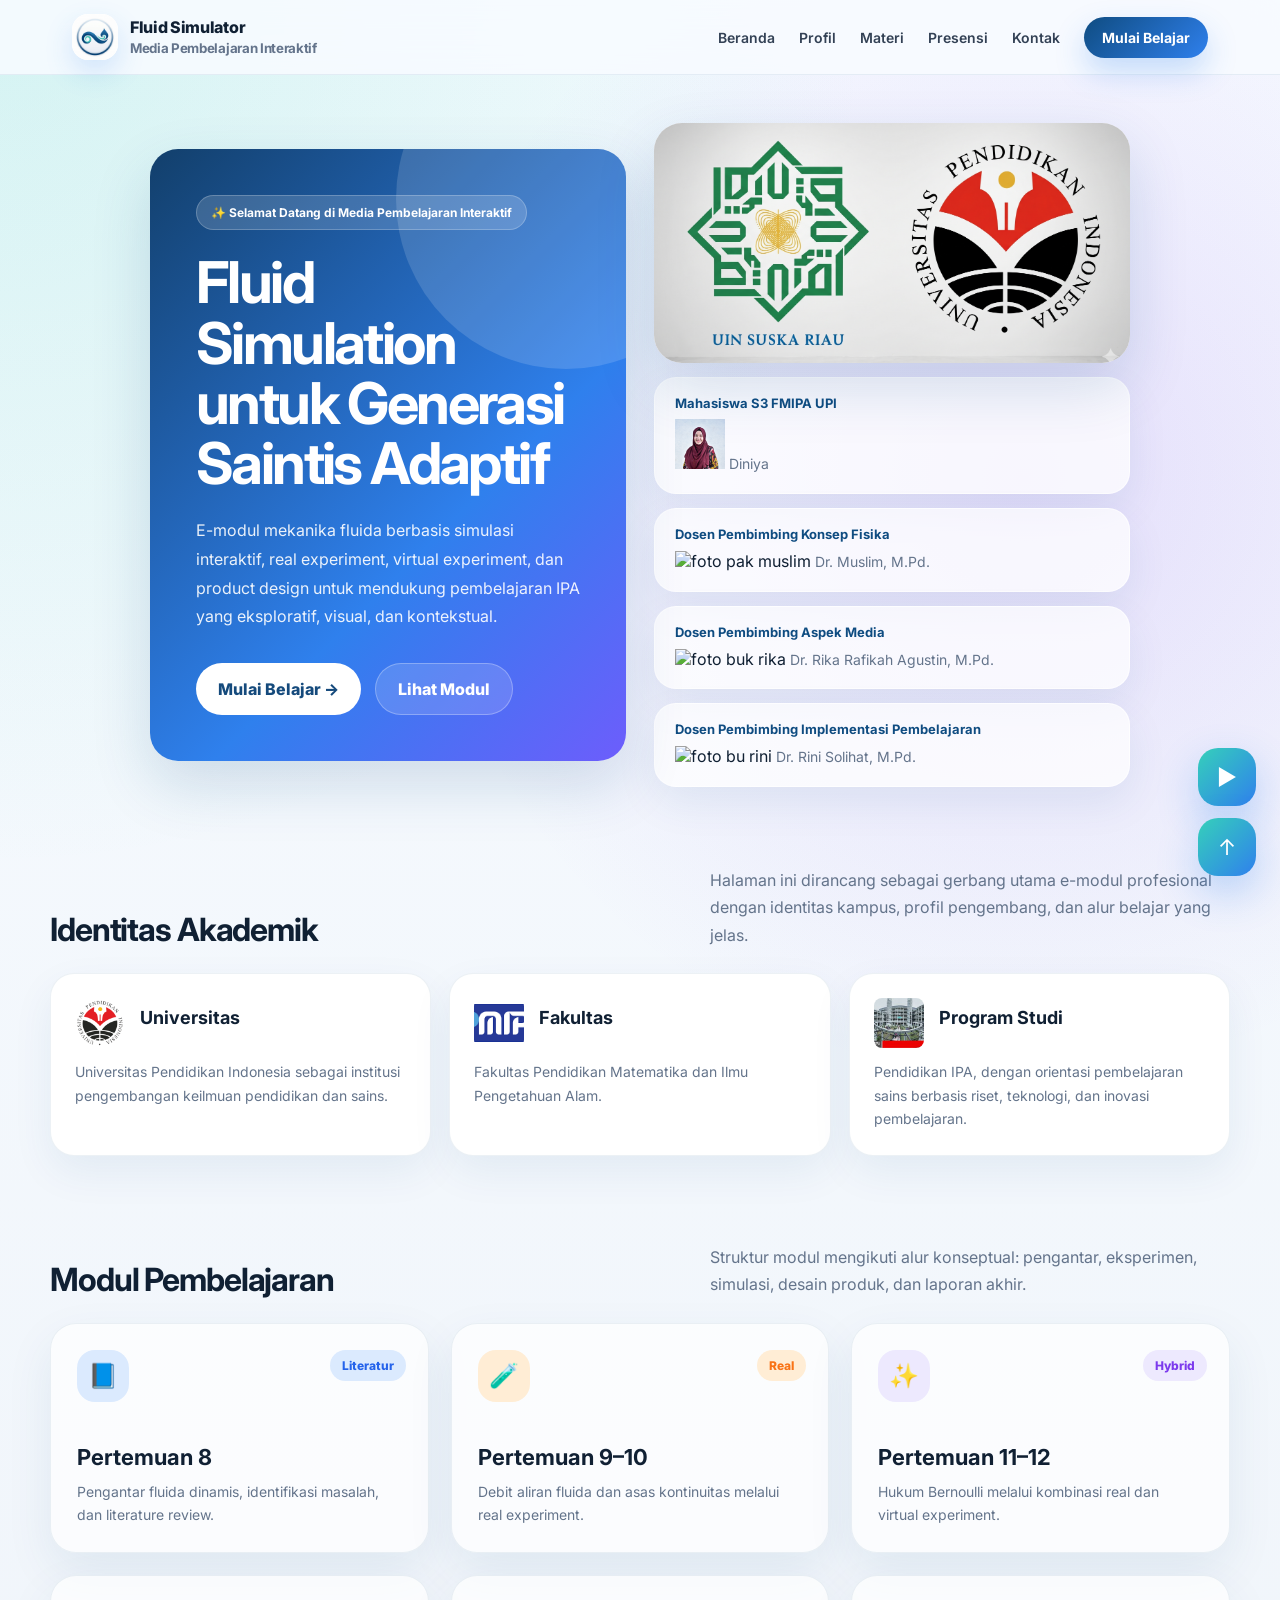
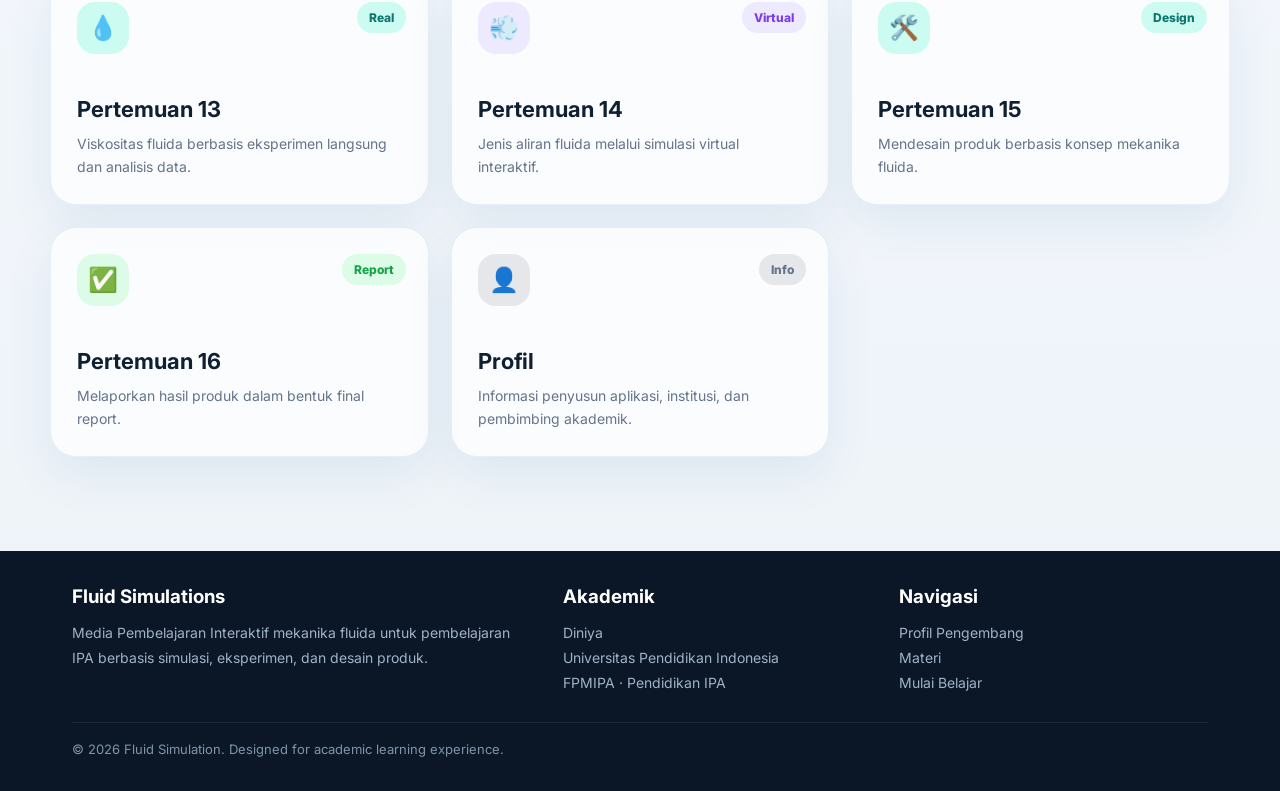
==== commit eae82aaa: "Update index.html" ====
--- a/index.html
+++ b/index.html
@@ -81,7 +81,7 @@
           </div>
           <div class="meta-card">
             <strong>Mahasiswa S3 FMIPA UPI</strong>
-            <img src="image/PROFILE.jpeg" alt="foto bu diniya">
+            <img src="image/PROFILE.jpeg" width="50px" height="50px" alt="foto bu diniya">
             <span>Diniya</span></div>
           <div class="meta-card">
             <strong>Dosen Pembimbing Konsep Fisika</strong>
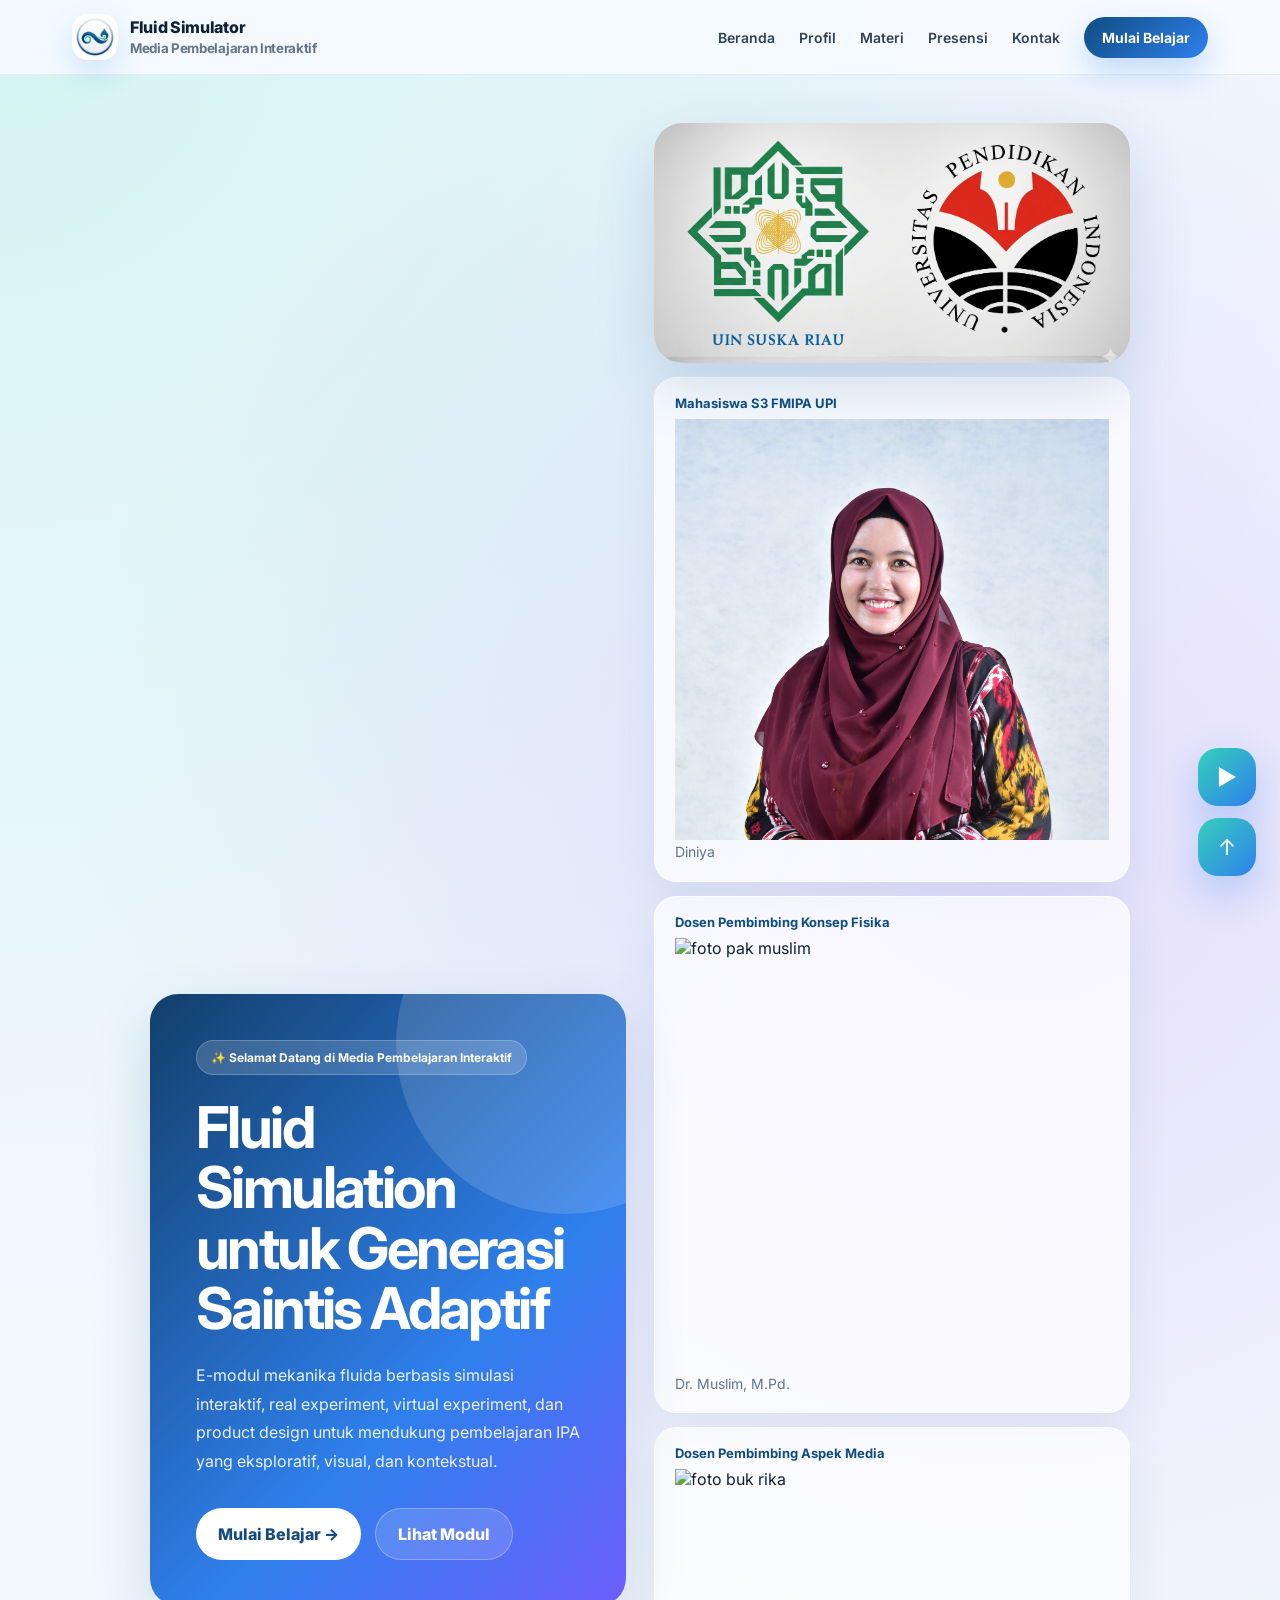
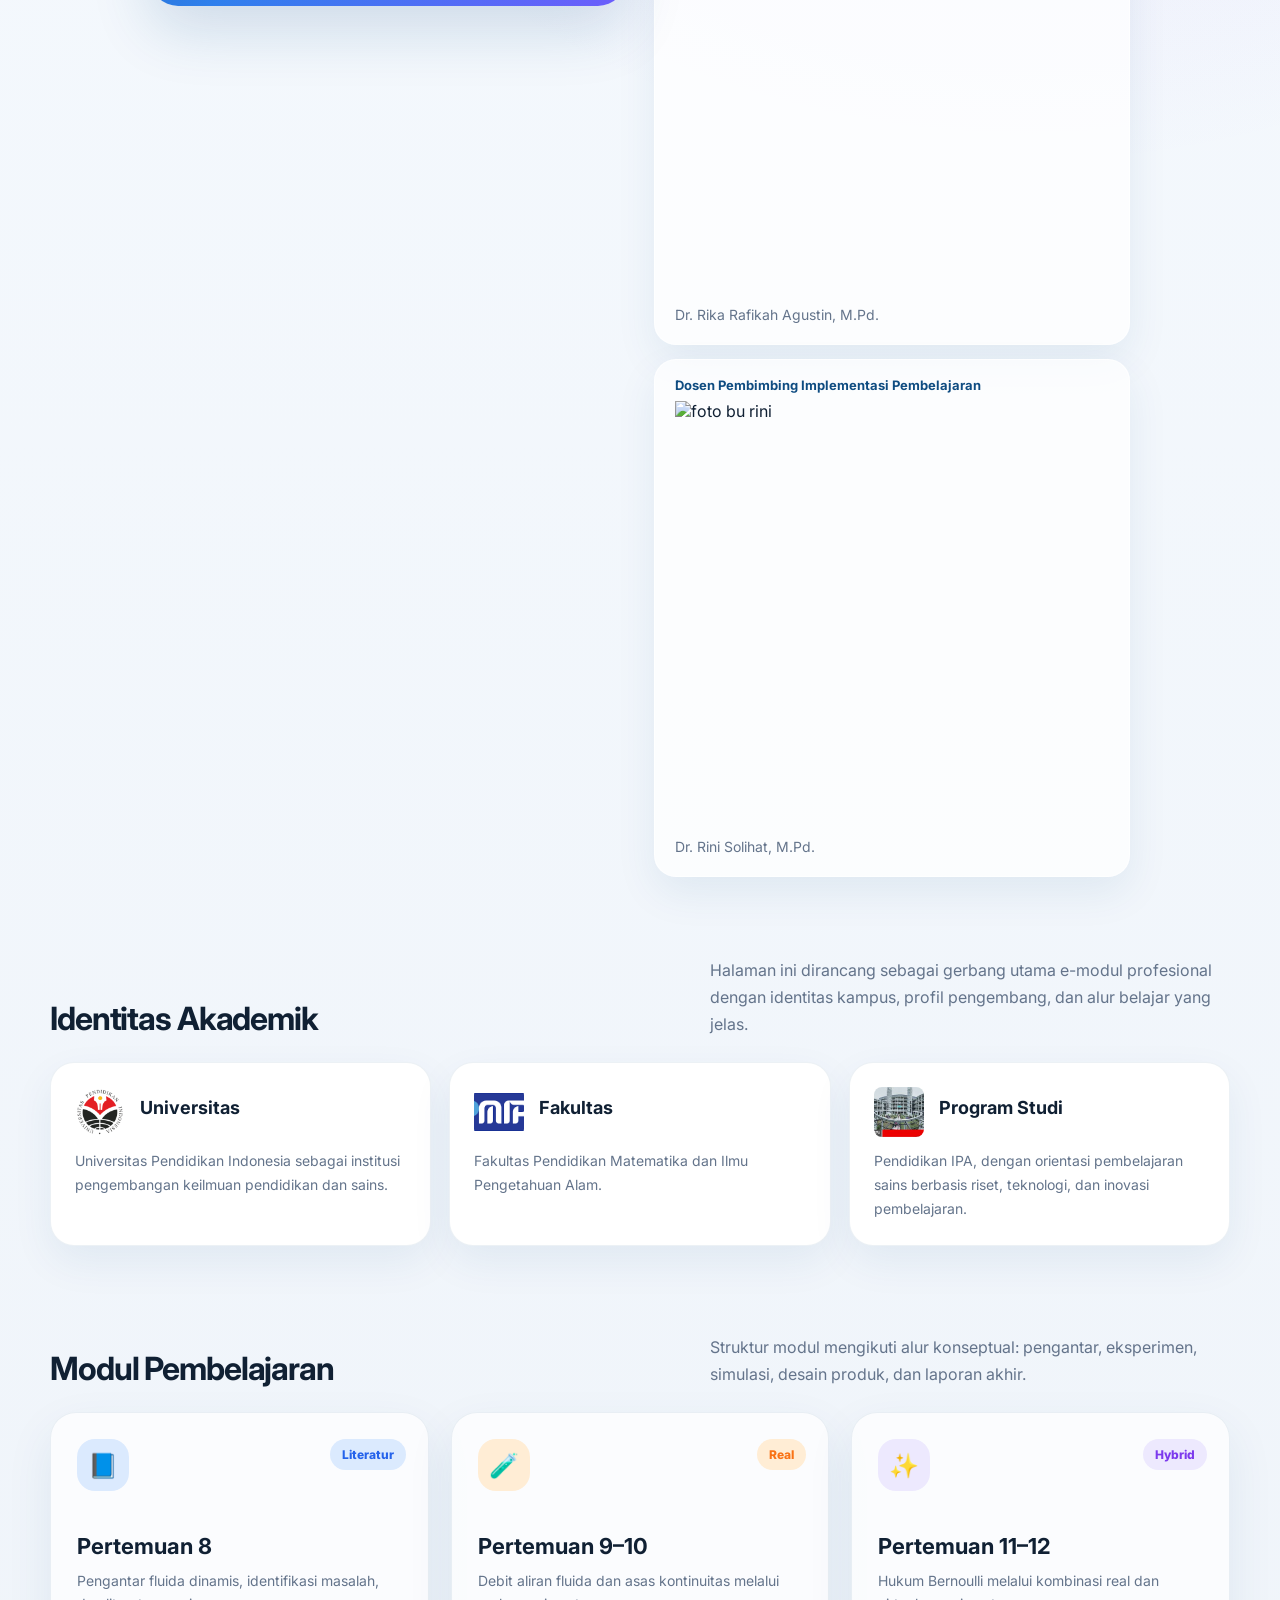
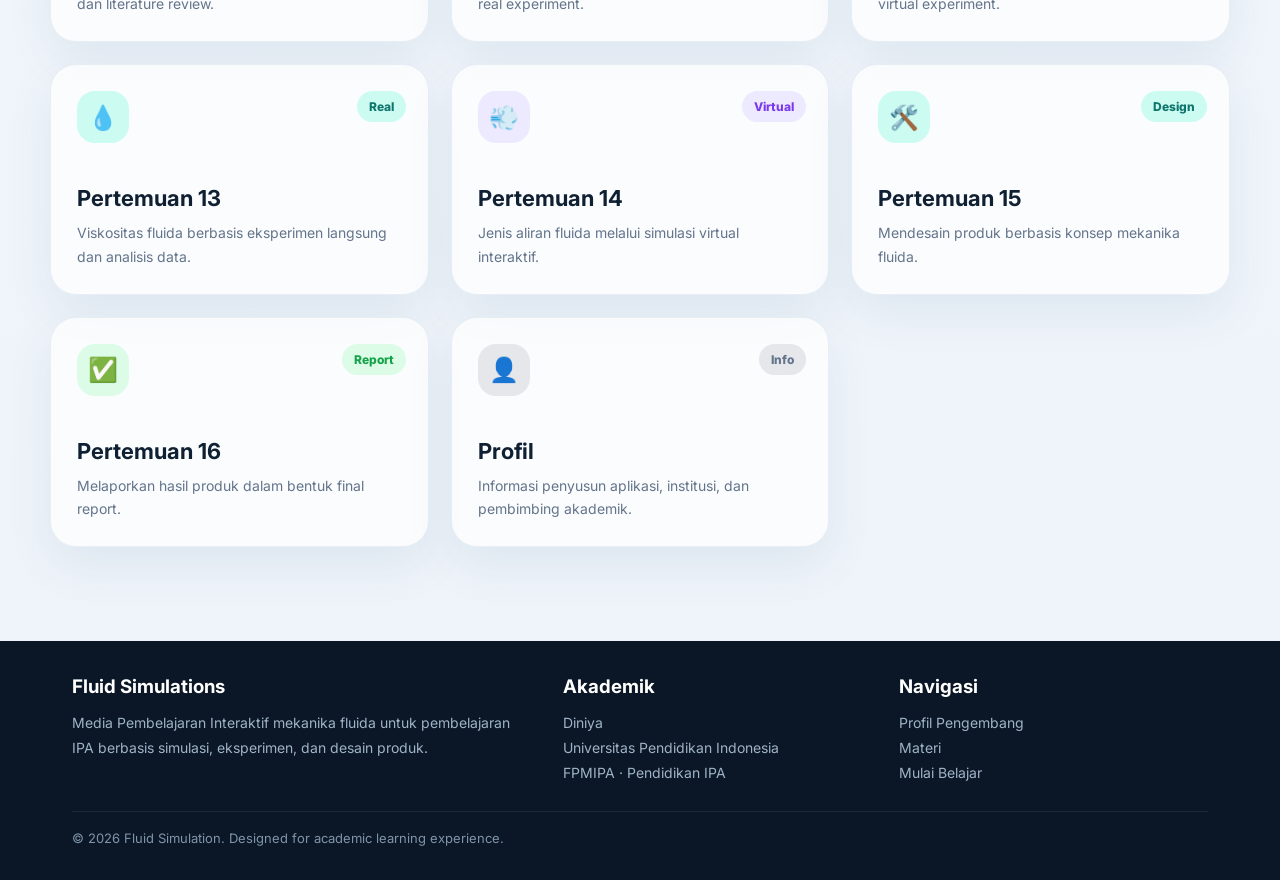
==== commit f1abb016: "Update index.html" ====
--- a/index.html
+++ b/index.html
@@ -85,15 +85,15 @@
             <span>Diniya</span></div>
           <div class="meta-card">
             <strong>Dosen Pembimbing Konsep Fisika</strong>
-            <img alt="foto pak muslim">
+            <img src="image/pak muslim.jpeg" width="50px" height="50px" alt="foto pak muslim">
             <span>Dr. Muslim, M.Pd.</span></div>
           <div class="meta-card">
             <strong>Dosen Pembimbing Aspek Media </strong>
-            <img alt="foto buk rika">
+            <img src="image/bu rika.jpeg" width="50px" height="50px" alt="foto buk rika">
             <span>Dr. Rika Rafikah Agustin, M.Pd.</span></div>
           <div class="meta-card">
             <strong>Dosen Pembimbing Implementasi Pembelajaran</strong>
-            <img alt="foto bu rini">
+            <img src="image/bu rini.jpeg" width="50px" height="50px" alt="foto bu rini">
             <span>Dr. Rini Solihat, M.Pd.</span>
           </div>
         </aside>
--- a/styles.css
+++ b/styles.css
@@ -396,6 +396,13 @@
   font-size:14px;
 }
 
+.meta-card img{
+  width:100%;
+  height:100%;
+  object-fit:cover;
+  display:block;
+}
+
 /* SECTION */
 
 .section{
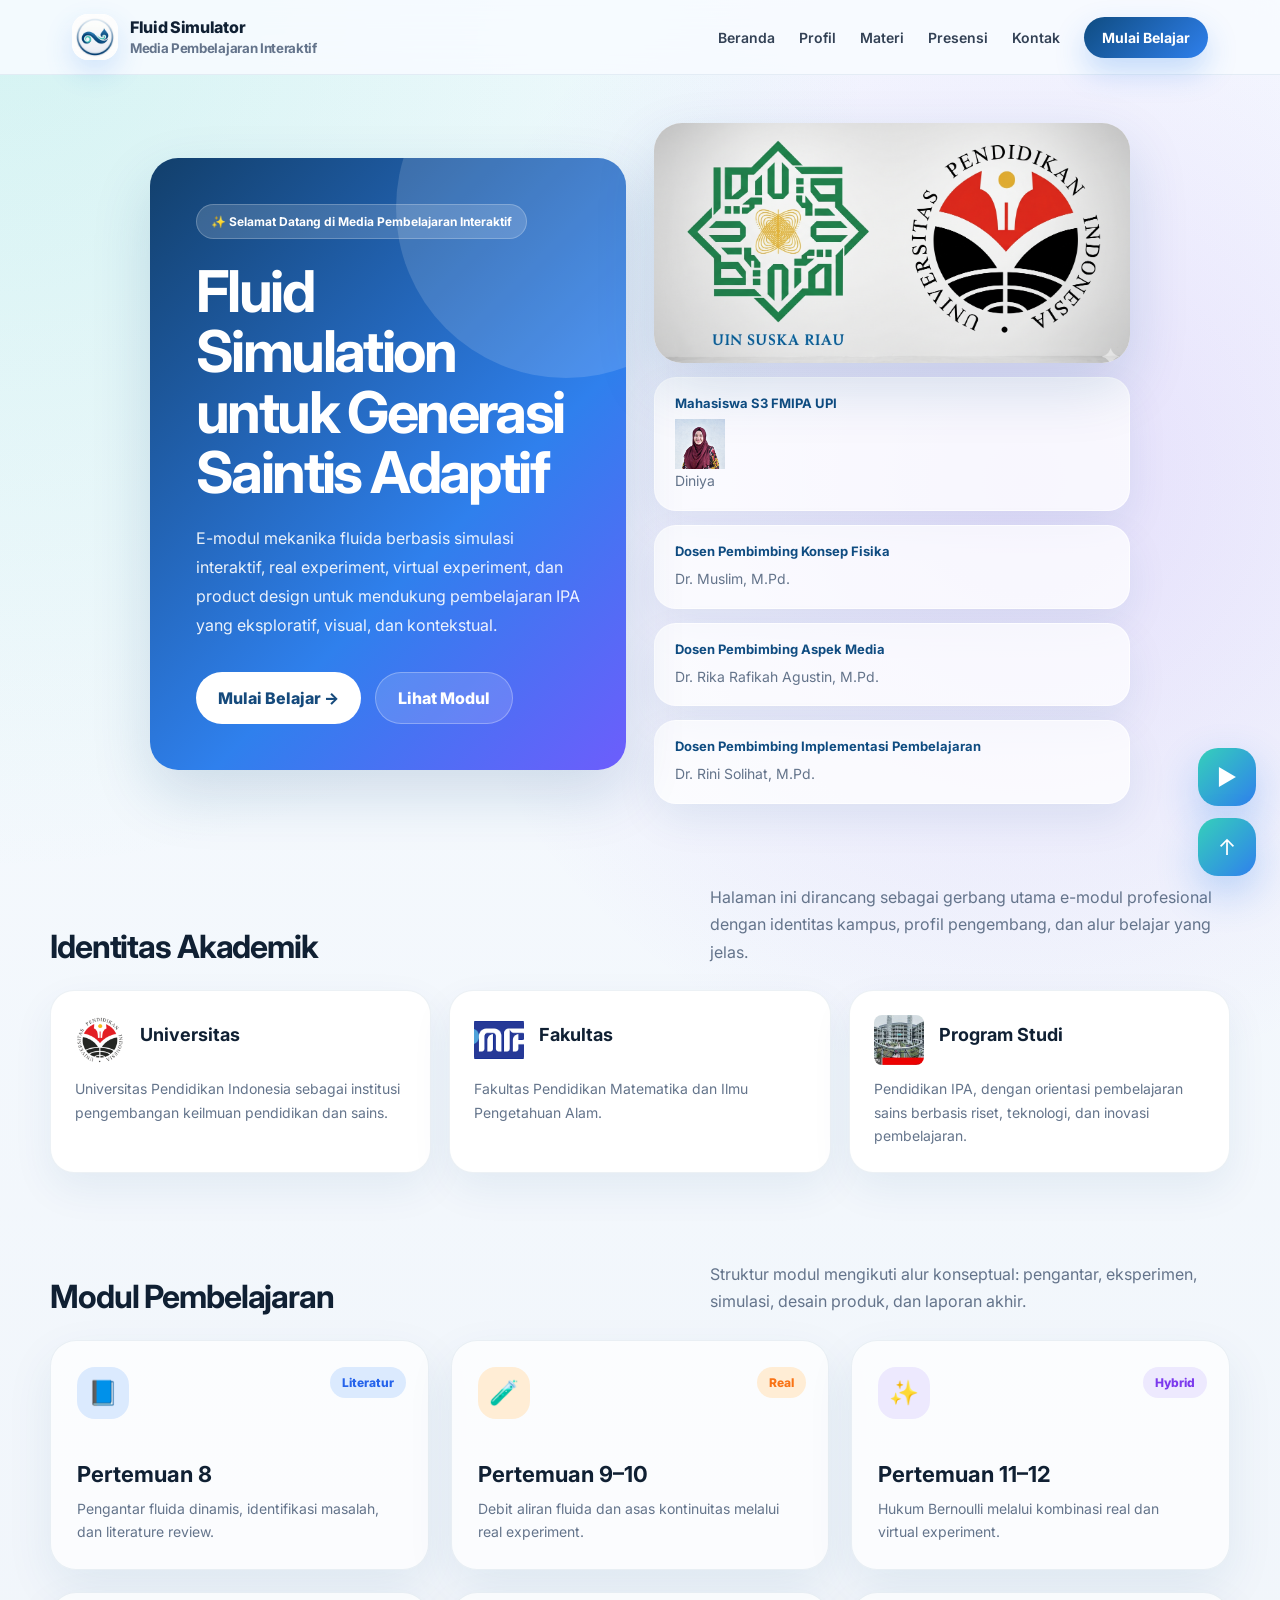
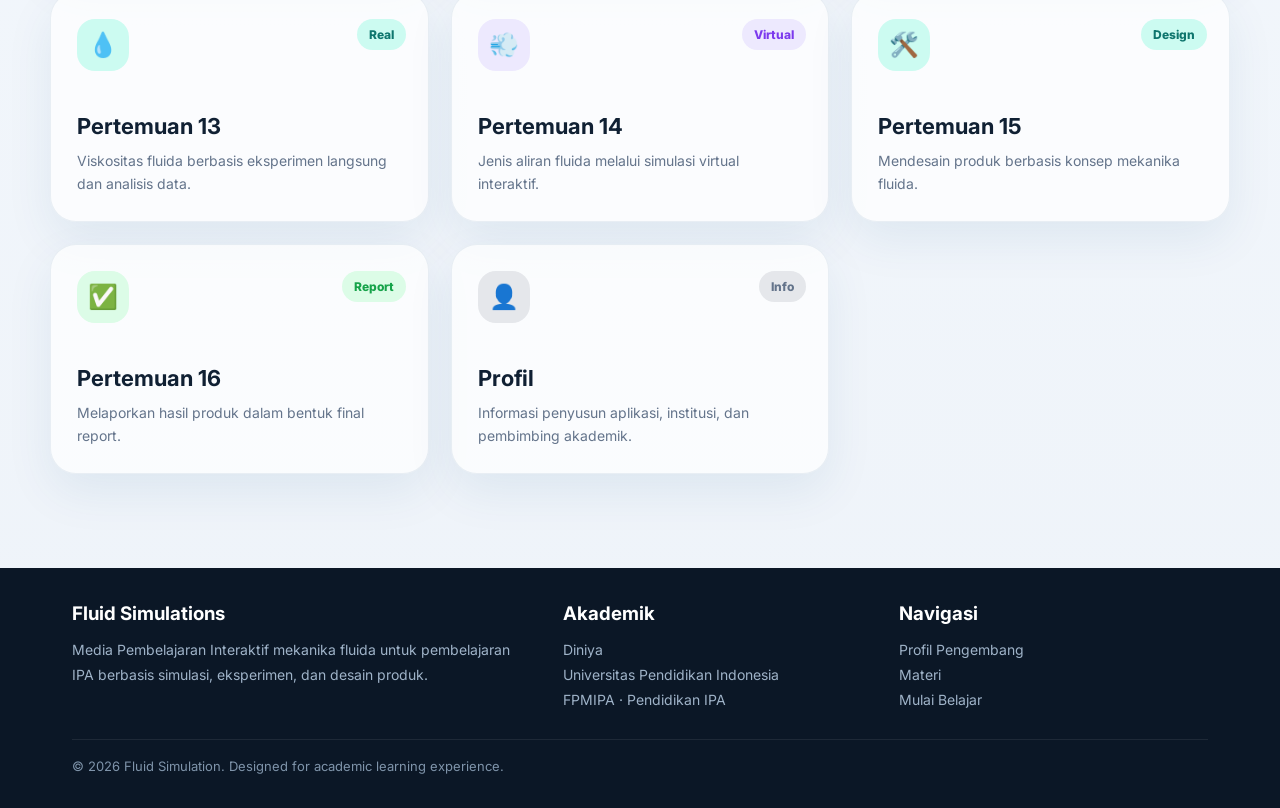
==== commit 8b3d1bae: "Update index.html" ====
--- a/index.html
+++ b/index.html
@@ -85,15 +85,12 @@
             <span>Diniya</span></div>
           <div class="meta-card">
             <strong>Dosen Pembimbing Konsep Fisika</strong>
-            <img src="image/pak muslim.jpeg" width="50px" height="50px" alt="foto pak muslim">
             <span>Dr. Muslim, M.Pd.</span></div>
           <div class="meta-card">
             <strong>Dosen Pembimbing Aspek Media </strong>
-            <img src="image/bu rika.jpeg" width="50px" height="50px" alt="foto buk rika">
             <span>Dr. Rika Rafikah Agustin, M.Pd.</span></div>
           <div class="meta-card">
             <strong>Dosen Pembimbing Implementasi Pembelajaran</strong>
-            <img src="image/bu rini.jpeg" width="50px" height="50px" alt="foto bu rini">
             <span>Dr. Rini Solihat, M.Pd.</span>
           </div>
         </aside>
--- a/styles.css
+++ b/styles.css
@@ -397,8 +397,6 @@
 }
 
 .meta-card img{
-  width:100%;
-  height:100%;
   object-fit:cover;
   display:block;
 }
